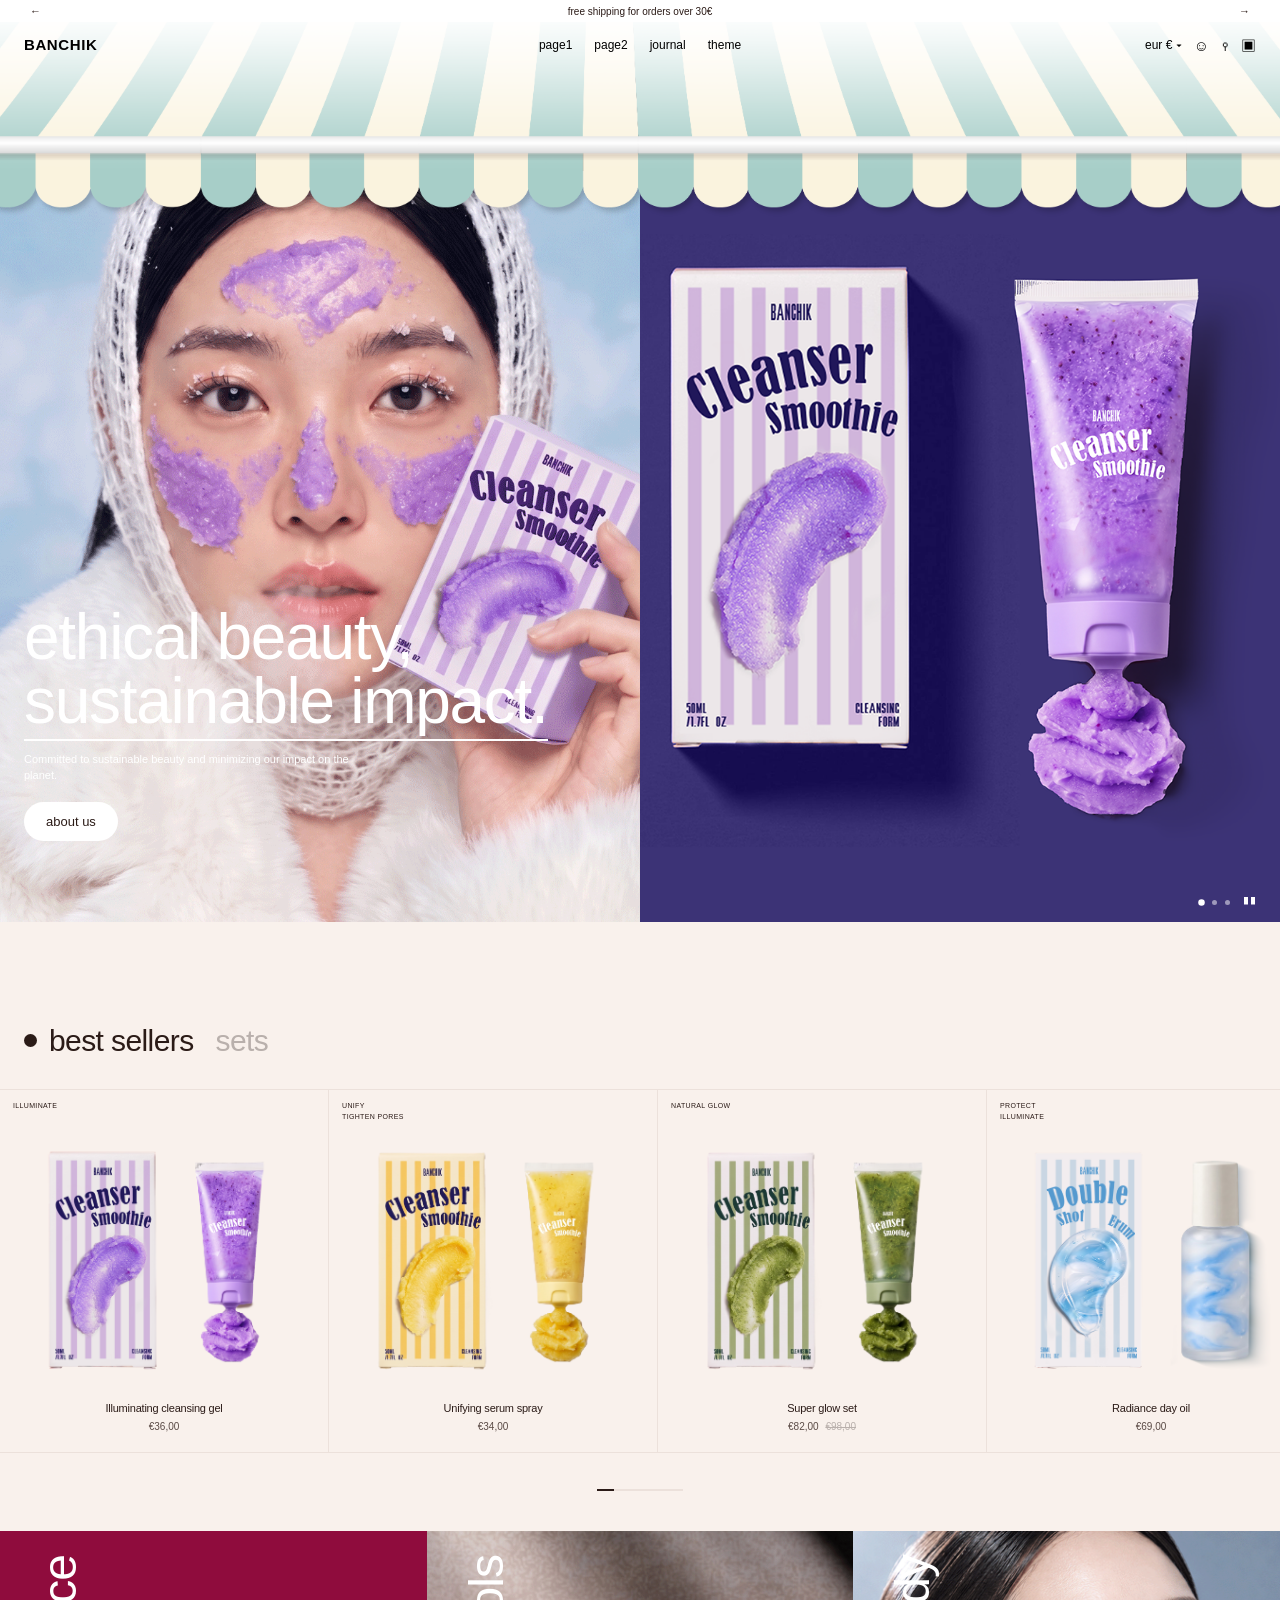
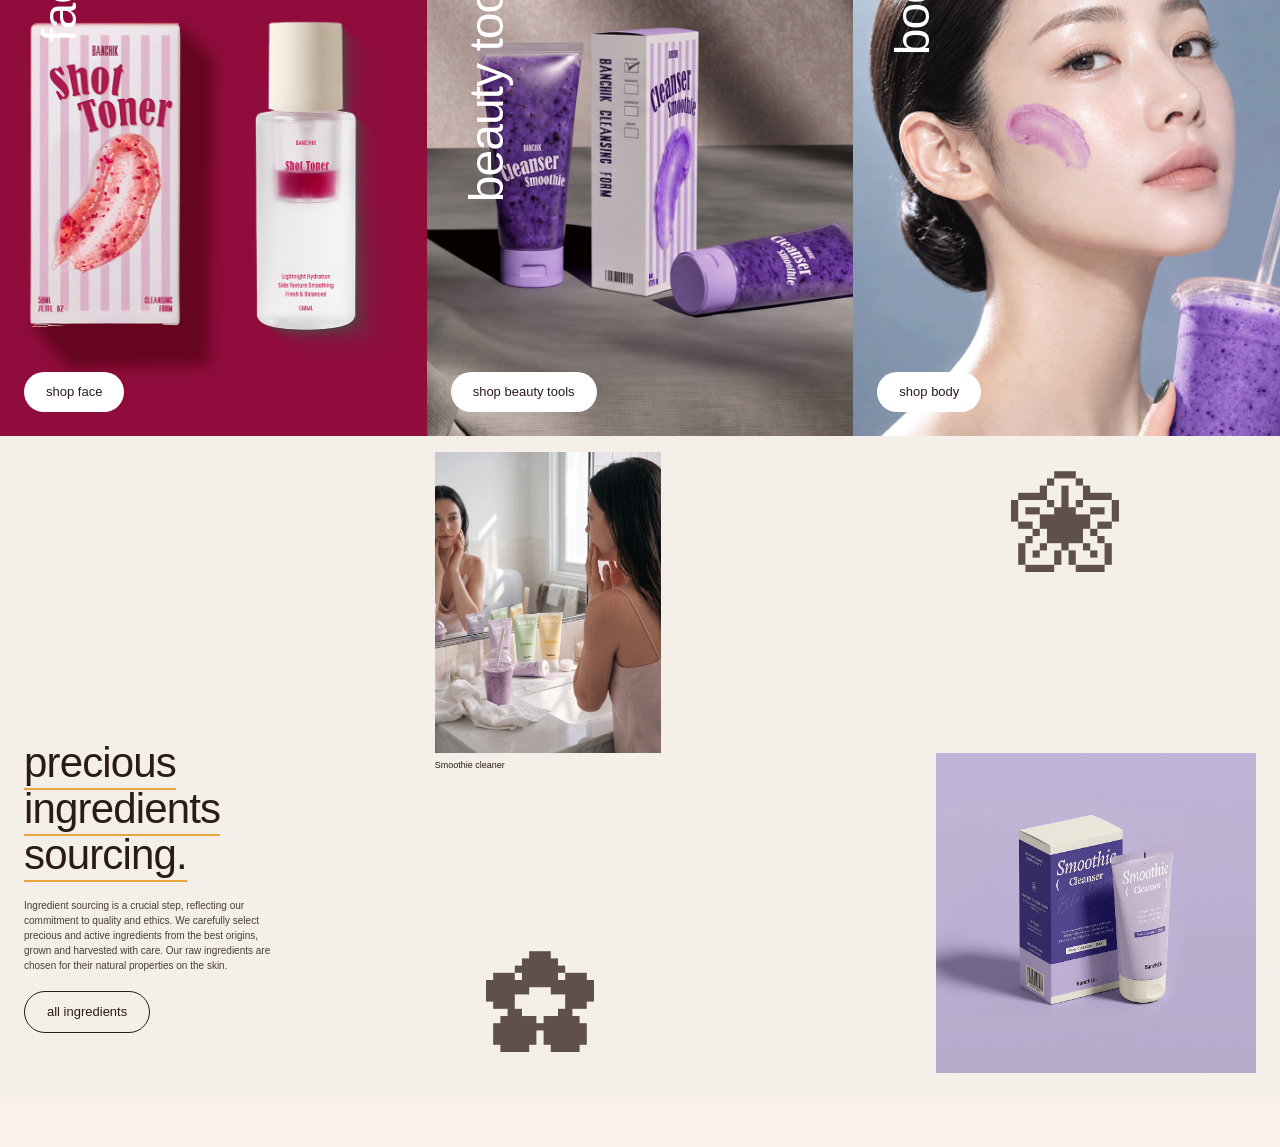
==== index.html @ a7af908c "Update index.html" ====
<!DOCTYPE html>
<html lang="ko">
<head>
<meta charset="UTF-8">
<meta name="viewport" content="width=device-width, initial-scale=1">
<title>STRETCH – ethical beauty</title>
<link rel="stylesheet" href="style.css">
</head>
<body>

<!-- 상단 안내 슬라이드 -->
<div class="topbar" data-ticker>
  <button class="ticker-btn" data-dir="-1" aria-label="이전">&larr;</button>
  <p class="ticker-text" aria-live="polite">free shipping for orders over 30€</p>
  <button class="ticker-btn" data-dir="1" aria-label="다음">&rarr;</button>
</div>



<div class="awning1"></div>
<header class="header">
  
  <a href="./index.html" class="logo">BANCHIK</a>
  <nav class="nav" id="nav">
    <a href="./index.html">page1</a>
    <a href="./index2.html">page2</a>
    <a href="#">journal</a>
    <a href="#">theme</a>
  </nav>
  <div class="tools">
    <span class="currency">eur € ▾</span>
    <button aria-label="계정">&#9786;</button>
    <button aria-label="검색">&#9906;</button>
    <button aria-label="장바구니">&#9635;</button>
    <button class="burger" id="burger" aria-label="메뉴" aria-expanded="false"><i></i><i></i></button>
  </div>
</header>

<main>






  <!-- 1단락: 히어로 슬라이드 -->
  <section class="hero" data-hero>
    <div class="hero-slides">
      <article class="hero-slide is-active">
        <div class="hero-img hero-left ph-1"></div>
        <div class="hero-img hero-right ph-2"></div>
        <div class="hero-copy">
          <h1>ethical beauty,<br><span class="underline">sustainable impact.</span></h1>
          <p>Committed to sustainable beauty and minimizing our impact on the planet.</p>
          <a class="pill" href="#ingredients">about us</a>
        </div>
      </article>
      <article class="hero-slide">
        <div class="hero-img hero-left ph-3"></div>
        <div class="hero-img hero-right ph-4"></div>
        <div class="hero-copy">
          <h1>clean formulas,<br><span class="underline">visible glow.</span></h1>
          <p>Plant-based actives, sourced with care and tested on skin, not animals.</p>
          <a class="pill" href="#bestsellers">shop best sellers</a>
        </div>
      </article>
      <article class="hero-slide">
        <div class="hero-img hero-left ph-5"></div>
        <div class="hero-img hero-right ph-6"></div>
        <div class="hero-copy">
          <h1>small batches,<br><span class="underline">big care.</span></h1>
          <p>Refillable glass, recycled boxes and a shorter road from farm to bottle.</p>
          <a class="pill" href="#ingredients">our sourcing</a>
        </div>
      </article>
      <!---article class="hero-slide">
        <div class="hero-img hero-left ph-7"></div>
        <div class="hero-img hero-right ph-8"></div>
        <div class="hero-copy">
          <h1>small batches,<br><span class="underline">big care.</span></h1>
          <p>Refillable glass, recycled boxes and a shorter road from farm to bottle.</p>
          <a class="pill" href="#ingredients">our sourcing</a>
        </div>
      </article>
      <article class="hero-slide">
        <div class="hero-img hero-left ph-9"></div>
        <div class="hero-img hero-right ph-10"></div>
        <div class="hero-copy">
          <h1>small batches,<br><span class="underline">big care.</span></h1>
          <p>Refillable glass, recycled boxes and a shorter road from farm to bottle.</p>
          <a class="pill" href="#ingredients">our sourcing</a>
        </div>
      </article>
      <article class="hero-slide">
        <div class="hero-img hero-left ph-11"></div>
        <div class="hero-img hero-right ph-12"></div>
        <div class="hero-copy">
          <h1>small batches,<br><span class="underline">big care.</span></h1>
          <p>Refillable glass, recycled boxes and a shorter road from farm to bottle.</p>
          <a class="pill" href="#ingredients">our sourcing</a>
        </div>
    </article--->
    </div>
    <div class="hero-controls">
      <button class="dot is-active" aria-label="슬라이드 1"></button>
      <button class="dot" aria-label="슬라이드 2"></button>
      <button class="dot" aria-label="슬라이드 3"></button>
      <!---button class="dot" aria-label="슬라이드 4"></button>
      <button class="dot" aria-label="슬라이드 5"></button>
      <button class="dot" aria-label="슬라이드 6"></button--->
      <button class="pause" id="heroPause" aria-label="일시정지">❚❚</button>
    </div>
  </section>







  <!-- 2단락: 베스트셀러 슬라이드 -->
  <section class="products" id="bestsellers">
    <div class="tabs">
      <button class="tab is-active" data-tab="best">
        <span class="tab-dot"></span>
        best sellers
      </button>
      <button class="tab" data-tab="sets">sets</button>
    </div>

    <div class="track-wrap">
      <div class="track" id="track" data-panel="best">
        <article class="card">
          <span class="tag">illuminate</span>
          <div class="thumb">
            <a href="shop.html">
              <div class="products1"></div><!--- 제품이미지 --->
            </a>
          </div>
          <h3>Illuminating cleansing gel</h3><p class="price">€36,00</p></article>

        <article class="card">
          <span class="tag">unify<br>tighten pores</span>
          <div class="thumb">
            <div class="products2"></div><!--- 제품이미지 --->
          </div>
          <h3>Unifying serum spray</h3><p class="price">€34,00</p></article>

        <article class="card">
          <span class="tag">natural glow</span>
          <div class="thumb">
            <div class="products3"></div><!--- 제품이미지 --->
          </div>
          <h3>Super glow set</h3><p class="price"><span>€82,00</span> <s>€98,00</s></p></article>

        <article class="card">
          <span class="tag">protect<br>illuminate</span>
          <div class="thumb">
            <div class="products4"></div><!--- 제품이미지 --->
          </div>
          <h3>Radiance day oil</h3><p class="price">€69,00</p></article>

        <article class="card">
          <span class="tag">hydrate</span>
          <div class="thumb">
            <div class="products5"></div><!--- 제품이미지 --->
          </div>
          <h3>Hydrating mist</h3><p class="price">€28,00</p></article>

        <article class="card">
          <span class="tag">nourish</span>
          <div class="thumb">
            <div class="products6"></div><!--- 제품이미지 --->
          </div>
          <h3>Nourishing body oil</h3><p class="price">€44,00</p></article>

        <article class="card">
          <span class="tag">nourish</span>
          <div class="thumb">
            <div class="products7"></div><!--- 제품이미지 --->
          </div>
          <h3>Nourishing body oil</h3><p class="price">€44,00</p></article>

        <article class="card">
          <span class="tag">nourish</span>
          <div class="thumb">
            <div class="products8"></div><!--- 제품이미지 --->
          </div>
          <h3>Nourishing body oil</h3><p class="price">€44,00</p></article>

      </div>
    </div>

    <div class="progress"><span id="progressBar"></span></div>
  </section>







  <!-- 3단락: 카테고리 (일반 이미지 + 버튼) -->
  <section class="categories">
    <a class="cat ph-6" href="#"><h2>face</h2><span class="pill">shop face</span></a>
    <a class="cat ph-7" href="#"><h2>beauty tools</h2><span class="pill">shop beauty tools</span></a>
    <a class="cat ph-8" href="#"><h2>body</h2><span class="pill">shop body</span></a>
  </section>







  <!-- 4단락: 원료 (일반 이미지 + 버튼) -->
  <section class="ingredients" id="ingredients">
    <div class="ing-copy">
      <h2><span class="underline gold">precious ingredients sourcing.</span></h2>
      <p>Ingredient sourcing is a crucial step, reflecting our commitment to quality and ethics. We carefully select precious and active ingredients from the best origins, grown and harvested with care. Our raw ingredients are chosen for their natural properties on the skin.</p>
      <a class="pill pill-outline" href="#">all ingredients</a>
    </div>
    <figure class="ing-photo ph-9"><figcaption>Smoothie cleaner</figcaption></figure>
    <div class="ing-sketch sk-1" aria-hidden="true">&#10048;</div>
    <div class="ing-sketch sk-2" aria-hidden="true">&#10047;</div>
    <div class="ing-photo ph-10 ing-landscape"></div>
  </section>
</main>

<script src="script.js"></script>
</body>
</html>
---- style.css ----
/* ===== 토큰 ===== */
:root{
  --bg:#f9f1ec;
  --ink:#2b1b17;
  --muted:#b9b0ac;
  --line:#ece1db;
  --gold:#e8a63a;
  --white:#fff;
  --pad:clamp(16px,3vw,24px);
  --font:"Helvetica Neue","Pretendard",Arial,sans-serif;
}
*{box-sizing:border-box;margin:0;padding:0}
html{scroll-behavior:smooth}
body{font-family:var(--font);background:var(--bg);color:var(--ink);line-height:1.5;-webkit-font-smoothing:antialiased}
a{color:inherit;text-decoration:none}
button{font:inherit;color:inherit;background:none;border:0;cursor:pointer}
:focus-visible{outline:2px solid var(--ink);outline-offset:3px}
h1,h2,h3{font-weight:400;letter-spacing:-.02em}


main{top: -50px; display: block; position: relative;}


/* ===== 이미지 자리 (실제 이미지: background-image:url(...) 로 교체) ===== */
.ph-1{background: url("./img/k-1.png") center / cover no-repeat;}
.ph-2{background: url("./img/k-2.png") center / cover no-repeat;}
.ph-3{background: url("./img/k-3.png") center / cover no-repeat;}
.ph-4{background: url("./img/k-4.png") center / cover no-repeat;}
.ph-5{background: url("./img/k-5.png") center / cover no-repeat;}
.ph-6{background: url("./img/k-6.png") center / cover no-repeat;}
.ph-7{background: url("./img/k_sec3-2.png") center / cover no-repeat;}
.ph-8{background: url("./img/k_sec3-3.png") center / cover no-repeat;}
.ph-9{background: url("./img/h-3.png") center / cover no-repeat;}
.ph-10{background: url("./img/h-4.png") center / cover no-repeat;}
.ph-11{background: url("./img/h-5.png") center / cover no-repeat;}
.ph-12{background: url("./img/h-6.png") center / cover no-repeat;}


/* ===== 공통 ===== */
.pill{display:inline-block;padding:10px 22px;border-radius:999px;background:var(--white);color:var(--ink);font-size:13px;transition:transform .2s}
.pill:hover{transform:translateY(-2px)}
.pill-outline{background:transparent;border:1px solid var(--ink)}
.underline{background:linear-gradient(var(--white),var(--white)) 0 100%/100% 2px no-repeat;padding-bottom:4px}
.underline.gold{background-image:linear-gradient(var(--gold),var(--gold))}

/* ===== 상단 티커 ===== */
.topbar{display:flex;justify-content:space-between;align-items:center;background:#fff;height:22px;padding:0 var(--pad);font-size:10px}
.ticker-btn{font-size:11px;padding:0 6px}
.ticker-text{transition:opacity .3s}
.ticker-text.fade{opacity:0}

/* ===== 헤더 ===== */
.header{position:absolute;top:22px;left:0;right:0;z-index:20;display:flex;align-items:center;justify-content:space-between;padding:12px var(--pad);color:#000}
.logo{font-weight:700;letter-spacing:.04em;font-size:15px}
.nav{position:absolute;left:50%;transform:translateX(-50%);display:flex;gap:22px;font-size:12px}
.tools{display:flex;align-items:center;gap:12px;font-size:12px}
.tools button{font-size:15px;line-height:1}
.burger{display:none;flex-direction:column;gap:5px}
.burger i{display:block;width:20px;height:1.5px;background:currentColor;transition:transform .25s}
.burger[aria-expanded="true"] i:first-child{transform:translateY(3.2px) rotate(45deg)}
.burger[aria-expanded="true"] i:last-child{transform:translateY(-3.2px) rotate(-45deg)}


/* ===== 어닝 이미지 헤더 ===== */
.awning1 {
  position: relative;
  top: -200;
  left: -0px;
  width: 100%; /* 헤더의 패딩을 무시하고 가로 100% 꽉 채움 */
  height: 200px; /* 어닝 높이 (필요에 따라 조절) */
  background-image: url('./img/awning4.png'); 
  background-size: cover; /* 좌우상하 빈틈없이 꽉 채우기 */
  background-position: top center;
  background-repeat: no-repeat;
  background-position: center bottom;
  z-index: 1; /* 로고와 메뉴가 어닝에 가려지지 않게 뒤로 뺌 */
}

.awning2 {
  position: relative;
  top: -200;
  left: -0px;
  width: 100%; /* 헤더의 패딩을 무시하고 가로 100% 꽉 채움 */
  height: 125px; /* 어닝 높이 (필요에 따라 조절) */
  background-image: url('./img/awning3.png'); 
  background-size: cover; /* 좌우상하 빈틈없이 꽉 채우기 */
  background-position: top center;
  background-repeat: no-repeat;
  background-position: center bottom;
  z-index: 1; /* 로고와 메뉴가 어닝에 가려지지 않게 뒤로 뺌 */
}


/* ===== 1단락: 히어로 슬라이드 ===== */
.hero{position:relative;height:min(94vh,800px);min-height:420px;overflow:hidden;color:#fff; background: url('./img/main_1_bg.png'); background-size: 70% 70%; top:-50px; }
.hero-slide{position:absolute;inset:0;display:grid;grid-template-columns:1fr 1fr;opacity:0;visibility:hidden;transition:opacity .8s,visibility .8s}
.hero-slide.is-active{opacity:1;visibility:visible}
.hero-img{background-size:cover;background-position:center}
.hero-copy{position:absolute;left:var(--pad);bottom:clamp(40px,9vh,110px);max-width:min(560px,60%)}
.hero-copy h1{font-size:clamp(34px,5.2vw,64px);line-height:1;margin-bottom:18px}
.hero-copy p{font-size:11px;margin-bottom:18px;max-width:340px}
.hero-controls{position:absolute;right:var(--pad);bottom:14px;display:flex;align-items:center;gap:8px;z-index:5}
.dot{width:5px;height:5px;border-radius:50%;background:rgba(255,255,255,.5);padding:0}
.dot.is-active{background:#fff;transform:scale(1.3)}
.pause{font-size:8px;letter-spacing:-1px;margin-left:4px}

/* ===== 2단락: 베스트셀러 슬라이드 ===== */
.products{padding:46px 0 40px}
.tabs{display:flex;align-items:center;gap:22px;padding:0 var(--pad);margin-bottom:26px}
.tab{font-size:clamp(22px,2.6vw,30px);color:var(--muted);display:flex;align-items:center;gap:12px;letter-spacing:-.02em}
.tab.is-active{color:var(--ink)}
.tab-dot{display:none;width:13px;height:13px;border-radius:50%;background:var(--ink)}
.tab.is-active .tab-dot{display:block}
.track-wrap{overflow:hidden;border-top:1px solid var(--line);border-bottom:1px solid var(--line)}
.track{display:flex;transition:transform .5s cubic-bezier(.4,0,.2,1);cursor:grab;touch-action:pan-y}
.track.dragging{transition:none;cursor:grabbing}
.card{flex:0 0 25%;position:relative;padding:0 var(--pad) 18px;border-right:1px solid var(--line);text-align:center;user-select:none}
.card:last-child{border-right:0}
.tag{position:absolute;top:10px;left:10px;font-size:7px;text-transform:uppercase;letter-spacing:.05em;text-align:left;line-height:1.5;background:var(--bg);padding:1px 3px}
.thumb{height:clamp(280px,26vw,310px);display:flex;align-items:flex-end;justify-content:center;gap:10px;padding-bottom:20px}
.card h3{font-size:11px;margin-bottom:2px}
.price{font-size:10px;color:#5b4b46}
.price s{color:var(--muted);margin-left:4px}

/* CSS 제품 병 (실제 제품 이미지로 교체 가능) */
.products1{background: url("./img/k_some1.png")center / cover no-repeat; width: 280px; height: 240px;}
.products2{background: url("./img/k_some2.png")center / cover no-repeat; width: 280px; height: 240px;}
.products3{background: url("./img/k_some3.png")center / cover no-repeat; width: 280px; height: 240px;}
.products4{background: url("./img/k_some4.png")center / cover no-repeat; width: 280px; height: 240px;}
.products5{background: url("./img/k_some5.png")center / cover no-repeat; width: 280px; height: 240px;}
/*.products6{background: url("./img/some6.png")center / cover no-repeat; width: 280px; height: 240px;}
.products7{background: url("./img/some7.png")center / cover no-repeat; width: 280px; height: 240px;}
.products8{background: url("./img/some8.png")center / cover no-repeat; width: 280px; height: 240px;}*/

.progress{width:86px;height:2px;margin:36px auto 0;background:var(--line);position:relative}
.progress span{position:absolute;left:0;top:0;height:100%;width:50%;background:var(--ink);transition:left .4s,width .4s}

/* ===== 3단락: 카테고리 ===== */
.categories{display:grid;grid-template-columns:repeat(3,1fr);height:min(70vw,505px)}
.cat{position:relative;display:flex;align-items:flex-end;padding:var(--pad);color:#fff;background-size:cover;background-position:center;overflow:hidden}
.cat h2{position:absolute;top:var(--pad);left:var(--pad);writing-mode:vertical-rl;transform:rotate(180deg);font-size:clamp(30px,4vw,48px)}
.cat .pill{position:relative}

/* ===== 4단락: 원료 ===== */
.ingredients{position:relative;display:grid;grid-template-columns:1fr 1fr 1fr;grid-template-rows:auto auto;gap:0;min-height:min(80vw,640px);padding:var(--pad);background:#f4efe9;overflow:hidden}
.ing-copy{grid-column:1;grid-row:1/3;align-self:end;max-width:300px;padding-bottom:40px;position:relative;z-index:2}
.ing-copy h2{font-size:clamp(28px,3.4vw,42px);line-height:1.1;margin-bottom:20px;color:var(--ink)}
.ing-copy p{font-size:10px;max-width:260px;margin-bottom:18px;color:#4a3b36}
.ing-photo{background-size:cover;background-position:center}
.ing-photo:nth-of-type(1){grid-column:2;grid-row:1;width:55%;aspect-ratio:3/4;margin-top:-8px}
figure.ing-photo{position:relative}
figure.ing-photo figcaption{position:absolute;left:0;bottom:-20px;font-size:9px}
.ing-landscape{grid-column:3;grid-row:2;width:78%;aspect-ratio:1;justify-self:end;margin:0 0 0 auto}
.ing-sketch{position:absolute;color:#3a2a22;opacity:.8;line-height:1}
.sk-1{right:12%;top:6%;font-size:clamp(70px,9vw,120px)}
.sk-2{left:38%;bottom:4%;font-size:clamp(70px,9vw,120px)}

/* ===== 태블릿 ===== */
@media (max-width:900px){
  .card{flex-basis:50%}
  .nav{position:static;transform:none}
}

/* ===== 모바일 ===== */
@media (max-width:700px){
  .burger{display:flex}
  .currency{display:none}
  .nav{position:fixed;top:0;right:0;width:70%;height:100vh;flex-direction:column;gap:20px;padding:90px 28px;background:var(--bg);color:var(--ink);font-size:20px;transform:translateX(100%);transition:transform .3s;z-index:15}
  .nav.open{transform:none}
  .burger{z-index:30}
  .burger[aria-expanded="true"]{color:var(--ink)}

  .hero{height:min(88vh,680px)}
  .hero-slide{grid-template-columns:1fr;grid-template-rows:1fr 1fr}
  .hero-copy{max-width:calc(100% - 2 * var(--pad));bottom:48%}
  .hero-copy h1{font-size:clamp(32px,10vw,44px)}

  .categories{grid-template-columns:1fr;height:auto}
  .cat{height:70vw;min-height:260px}

  .ingredients{display:block;min-height:0;padding:40px var(--pad) 0}
  .ing-copy{max-width:none;padding-bottom:30px}
  .ing-copy p{max-width:none;font-size:12px}
  .ing-photo,.ing-landscape{width:70%!important;margin:0 0 24px!important;aspect-ratio:4/3!important}
  .ing-landscape{margin-left:auto!important}
  .ing-sketch{position:static;display:block;text-align:center;font-size:80px;padding-bottom:20px}
}

@media (prefers-reduced-motion:reduce){
  *{transition:none!important;scroll-behavior:auto!important}
}
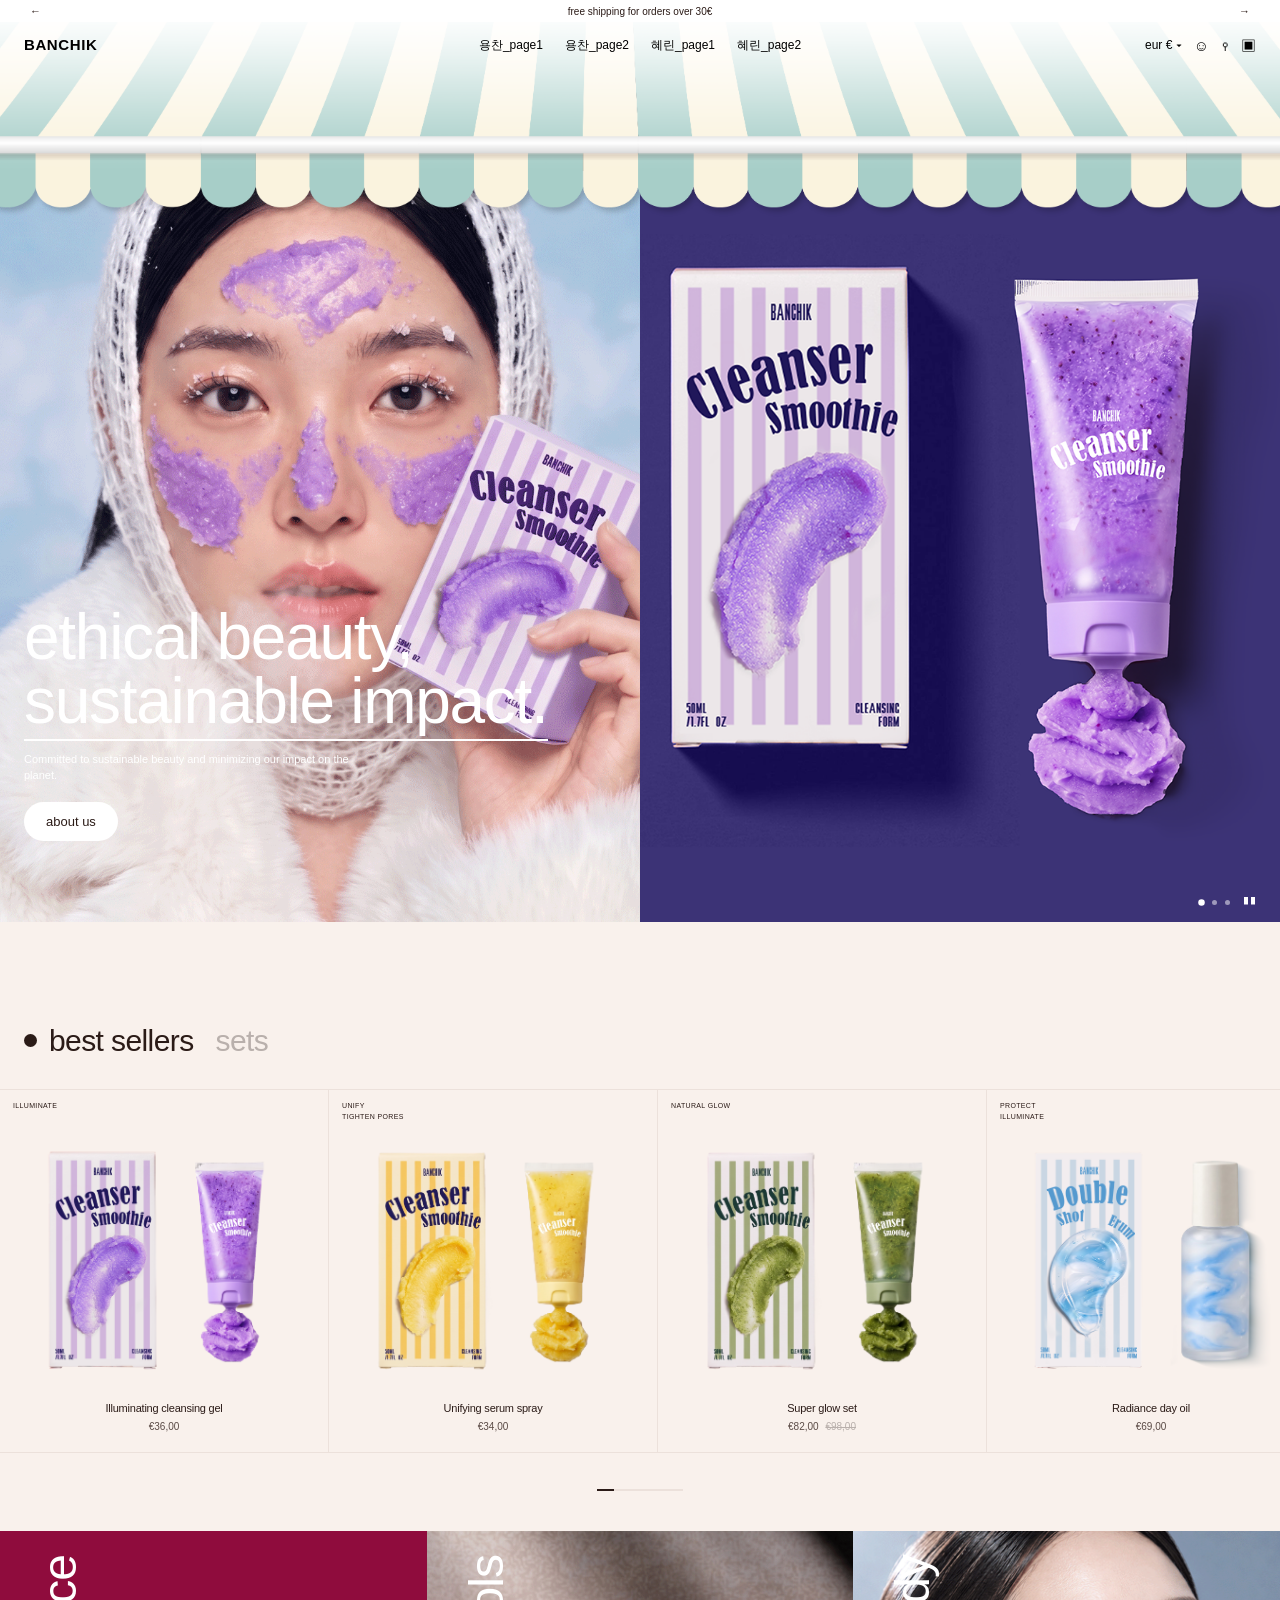
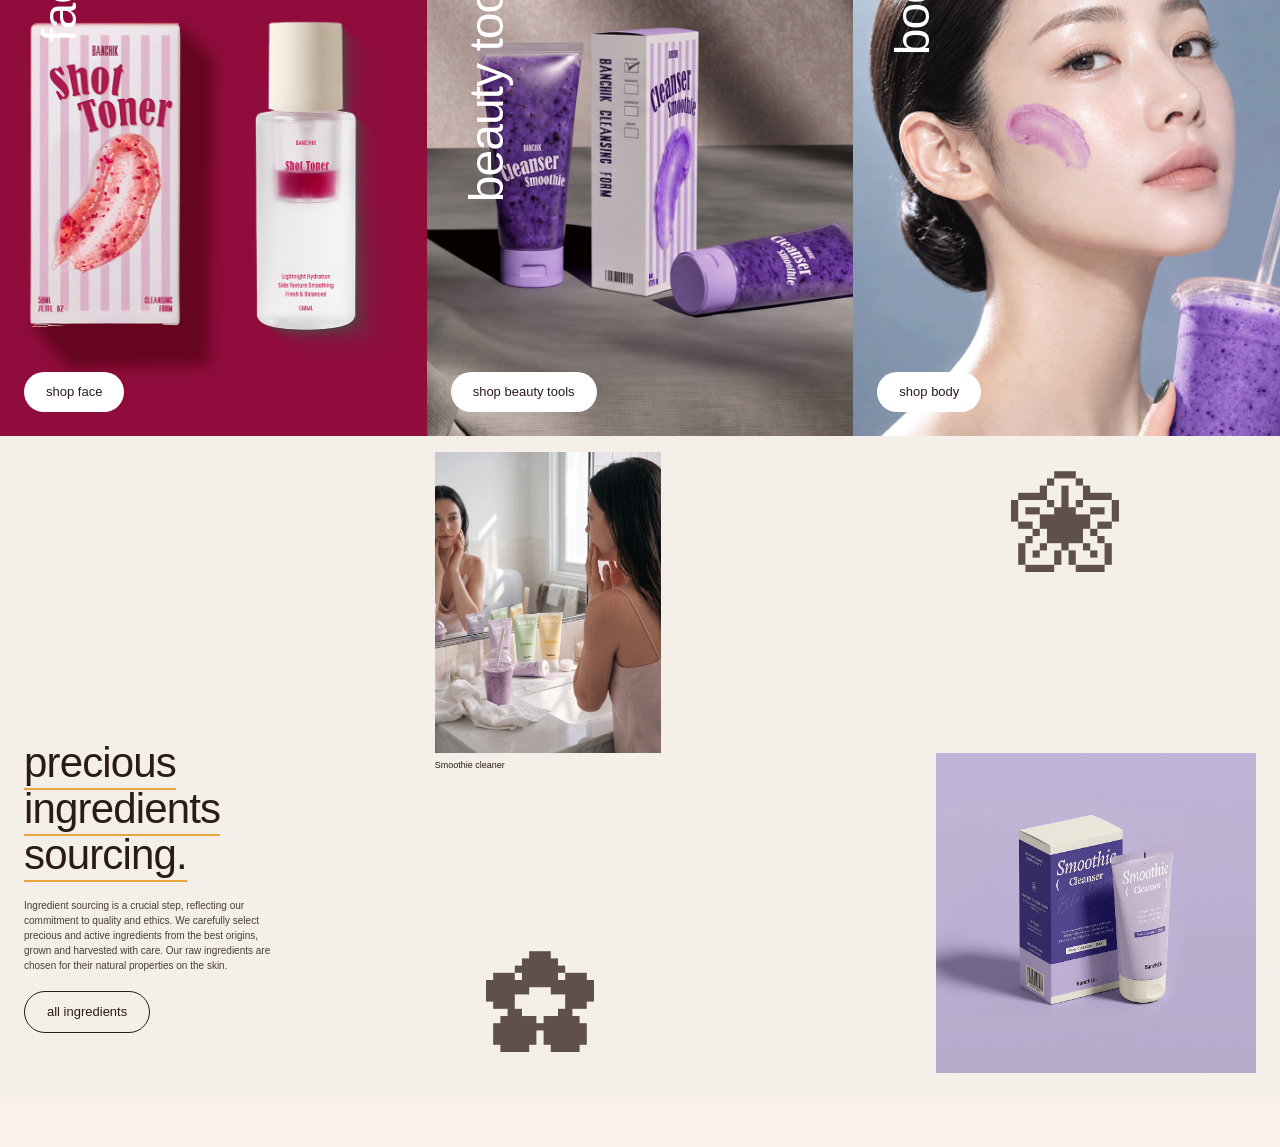
==== commit 6b3100bc: "Update index.html" ====
--- a/index.html
+++ b/index.html
@@ -22,10 +22,10 @@
   
   <a href="./index.html" class="logo">BANCHIK</a>
   <nav class="nav" id="nav">
-    <a href="./index.html">page1</a>
-    <a href="./index2.html">page2</a>
-    <a href="#">journal</a>
-    <a href="#">theme</a>
+    <a href="./index.html">용찬_page1</a>
+    <a href="./index2.html">용찬_page2</a>
+    <a href="./index3.html">혜린_page1</a>
+    <a href="./index4.html">혜린_page2</a>
   </nav>
   <div class="tools">
     <span class="currency">eur € ▾</span>
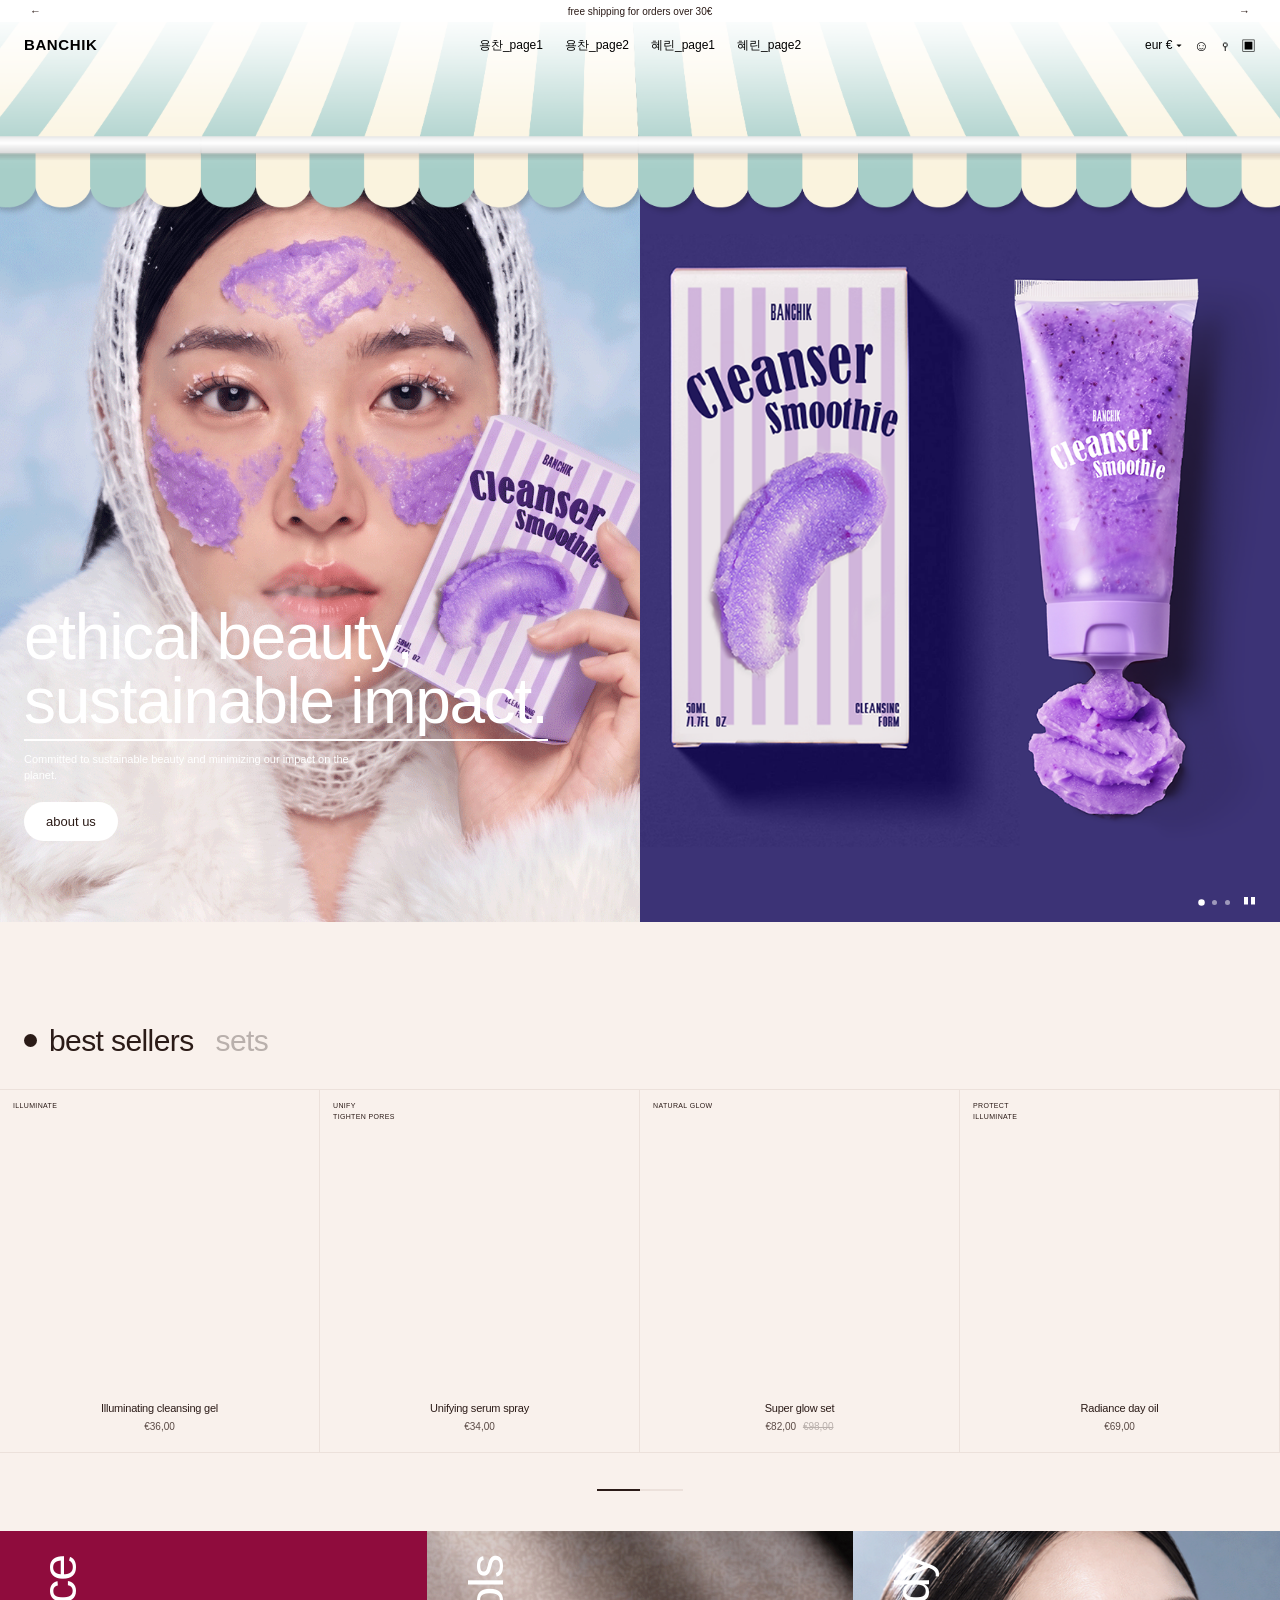
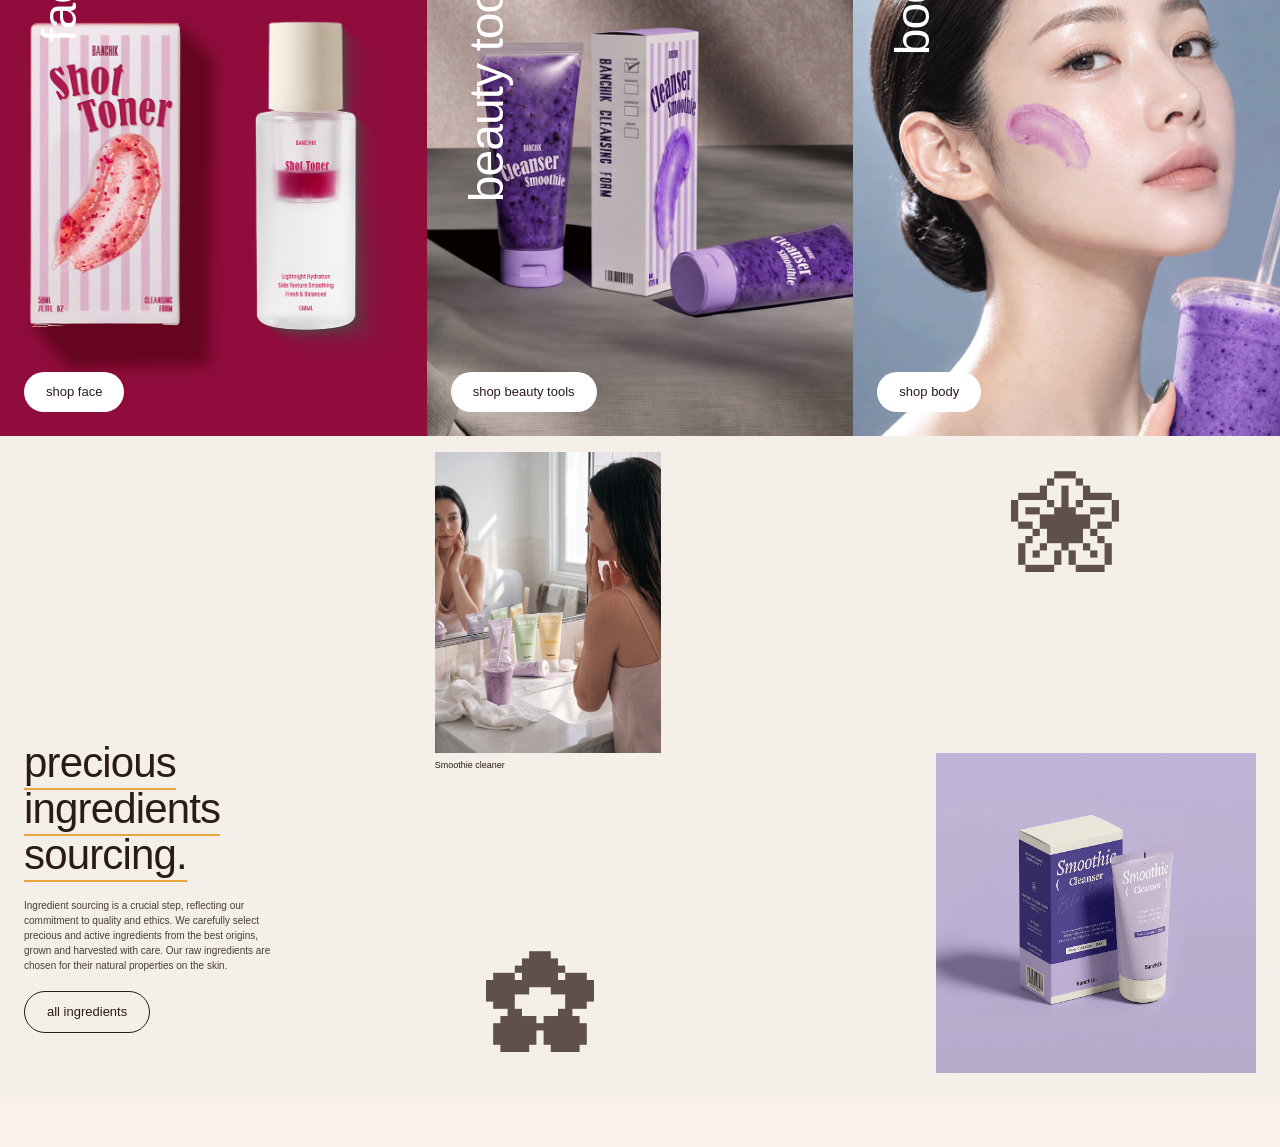
==== commit fb9652ac: "Update index.html" ====
--- a/index.html
+++ b/index.html
@@ -134,7 +134,7 @@
           <span class="tag">illuminate</span>
           <div class="thumb">
             <a href="shop.html">
-              <div class="products1"></div><!--- 제품이미지 --->
+              <div class="k_products1"></div><!--- 제품이미지 --->
             </a>
           </div>
           <h3>Illuminating cleansing gel</h3><p class="price">€36,00</p></article>
@@ -142,51 +142,32 @@
         <article class="card">
           <span class="tag">unify<br>tighten pores</span>
           <div class="thumb">
-            <div class="products2"></div><!--- 제품이미지 --->
+            <div class="k_products2"></div><!--- 제품이미지 --->
           </div>
           <h3>Unifying serum spray</h3><p class="price">€34,00</p></article>
 
         <article class="card">
           <span class="tag">natural glow</span>
           <div class="thumb">
-            <div class="products3"></div><!--- 제품이미지 --->
+            <div class="k_products3"></div><!--- 제품이미지 --->
           </div>
           <h3>Super glow set</h3><p class="price"><span>€82,00</span> <s>€98,00</s></p></article>
 
         <article class="card">
           <span class="tag">protect<br>illuminate</span>
           <div class="thumb">
-            <div class="products4"></div><!--- 제품이미지 --->
+            <div class="k_products4"></div><!--- 제품이미지 --->
           </div>
           <h3>Radiance day oil</h3><p class="price">€69,00</p></article>
 
         <article class="card">
           <span class="tag">hydrate</span>
           <div class="thumb">
-            <div class="products5"></div><!--- 제품이미지 --->
+            <div class="k_products5"></div><!--- 제품이미지 --->
           </div>
           <h3>Hydrating mist</h3><p class="price">€28,00</p></article>
 
-        <article class="card">
-          <span class="tag">nourish</span>
-          <div class="thumb">
-            <div class="products6"></div><!--- 제품이미지 --->
-          </div>
-          <h3>Nourishing body oil</h3><p class="price">€44,00</p></article>
-
-        <article class="card">
-          <span class="tag">nourish</span>
-          <div class="thumb">
-            <div class="products7"></div><!--- 제품이미지 --->
-          </div>
-          <h3>Nourishing body oil</h3><p class="price">€44,00</p></article>
-
-        <article class="card">
-          <span class="tag">nourish</span>
-          <div class="thumb">
-            <div class="products8"></div><!--- 제품이미지 --->
-          </div>
-          <h3>Nourishing body oil</h3><p class="price">€44,00</p></article>
+
 
       </div>
     </div>
--- a/style.css
+++ b/style.css
@@ -34,6 +34,27 @@
 .ph-10{background: url("./img/h-4.png") center / cover no-repeat;}
 .ph-11{background: url("./img/h-5.png") center / cover no-repeat;}
 .ph-12{background: url("./img/h-6.png") center / cover no-repeat;}
+
+
+
+
+
+/* ===== 혜린 이미지 자리 (실제 이미지: background-image:url(...) 로 교체) ===== */
+.h_ph-1{background: url("./img/h-1.png") center / cover no-repeat;}
+.h_ph-2{background: url("./img/h-2.png") center / cover no-repeat;}
+.h_ph-3{background: url("./img/h-3.png") center / cover no-repeat;}
+.h_ph-4{background: url("./img/h-4.png") center / cover no-repeat;}
+.h_ph-5{background: url("./img/h-5.png") center / cover no-repeat;}
+.h_ph-6{background: url("./img/h-6.png") center / cover no-repeat;}
+.h_ph-7{background: url("./img/k_sec3-2.png") center / cover no-repeat;}
+.h_ph-8{background: url("./img/k_sec3-3.png") center / cover no-repeat;}
+.h_ph-9{background: url("./img/h-3.png") center / cover no-repeat;}
+.h_ph-10{background: url("./img/h-4.png") center / cover no-repeat;}
+.h_ph-11{background: url("./img/h-5.png") center / cover no-repeat;}
+.h_ph-12{background: url("./img/h-6.png") center / cover no-repeat;}
+
+
+
 
 
 /* ===== 공통 ===== */
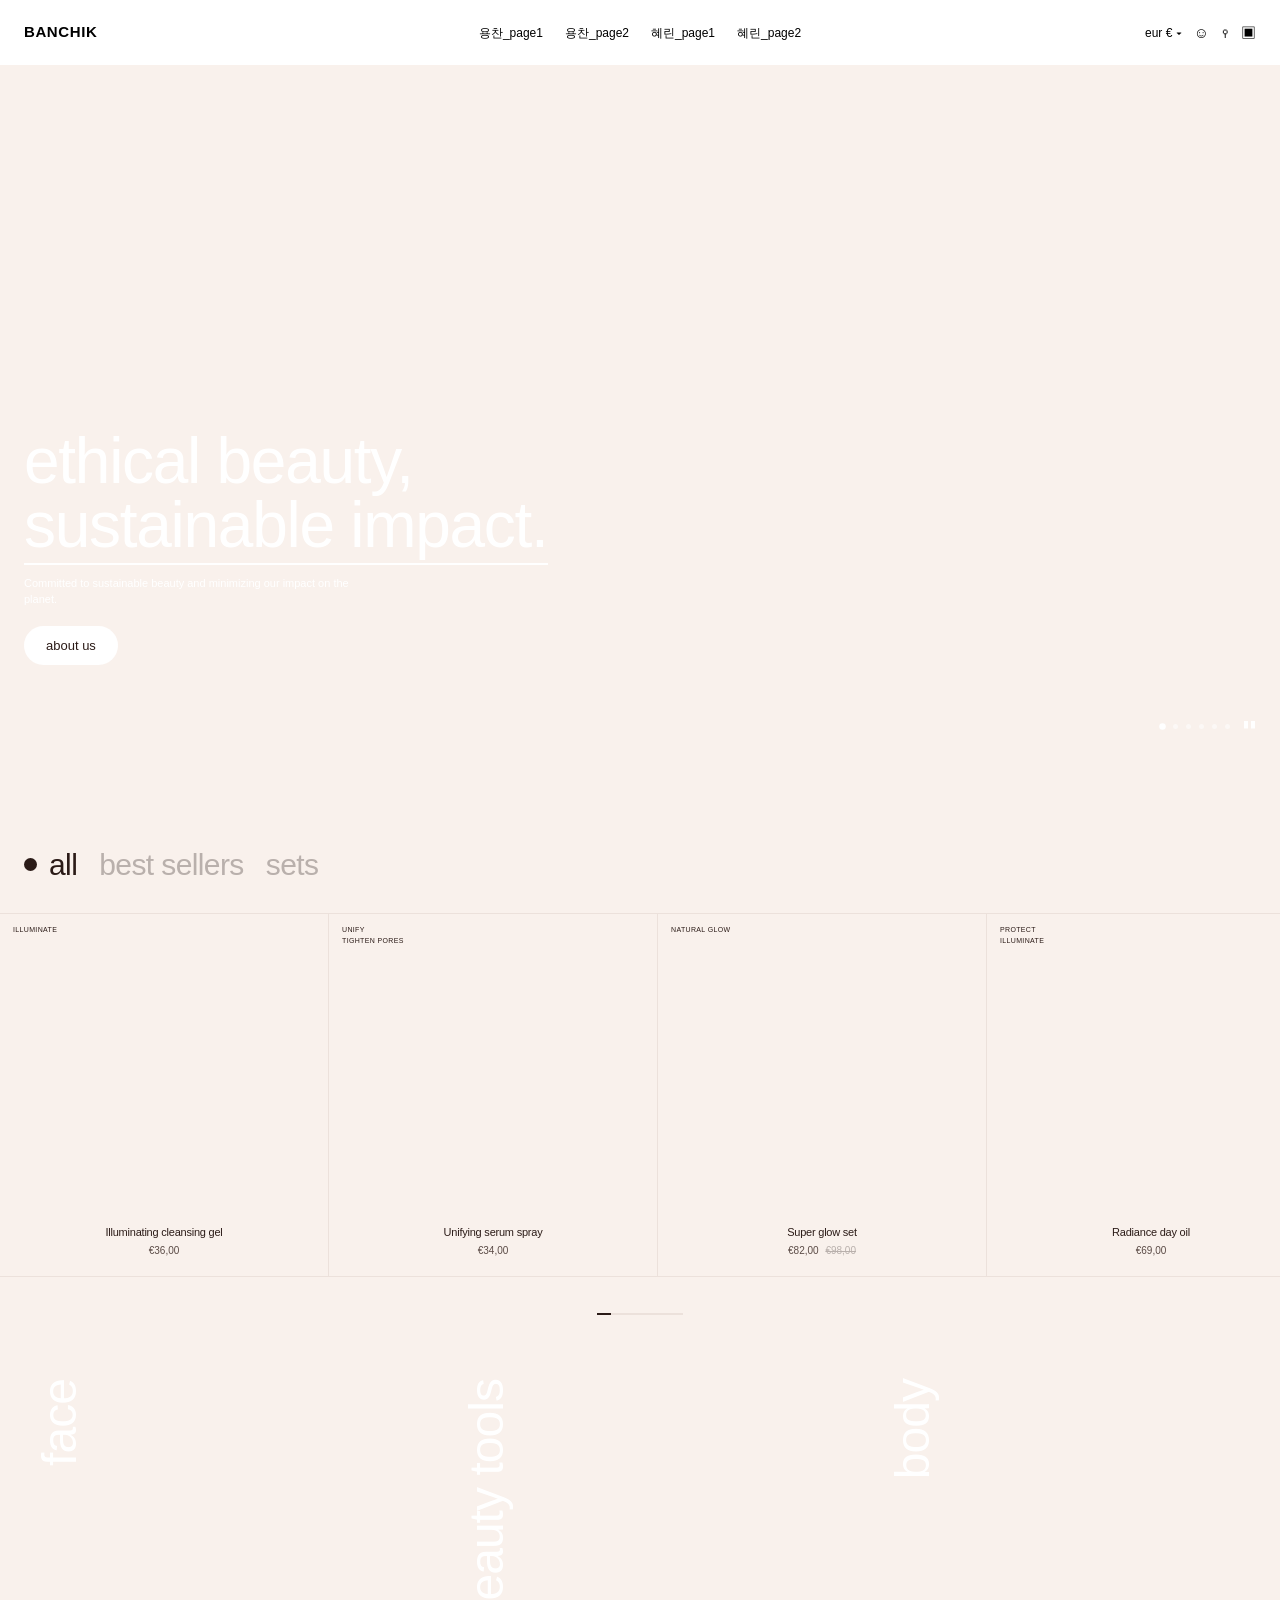
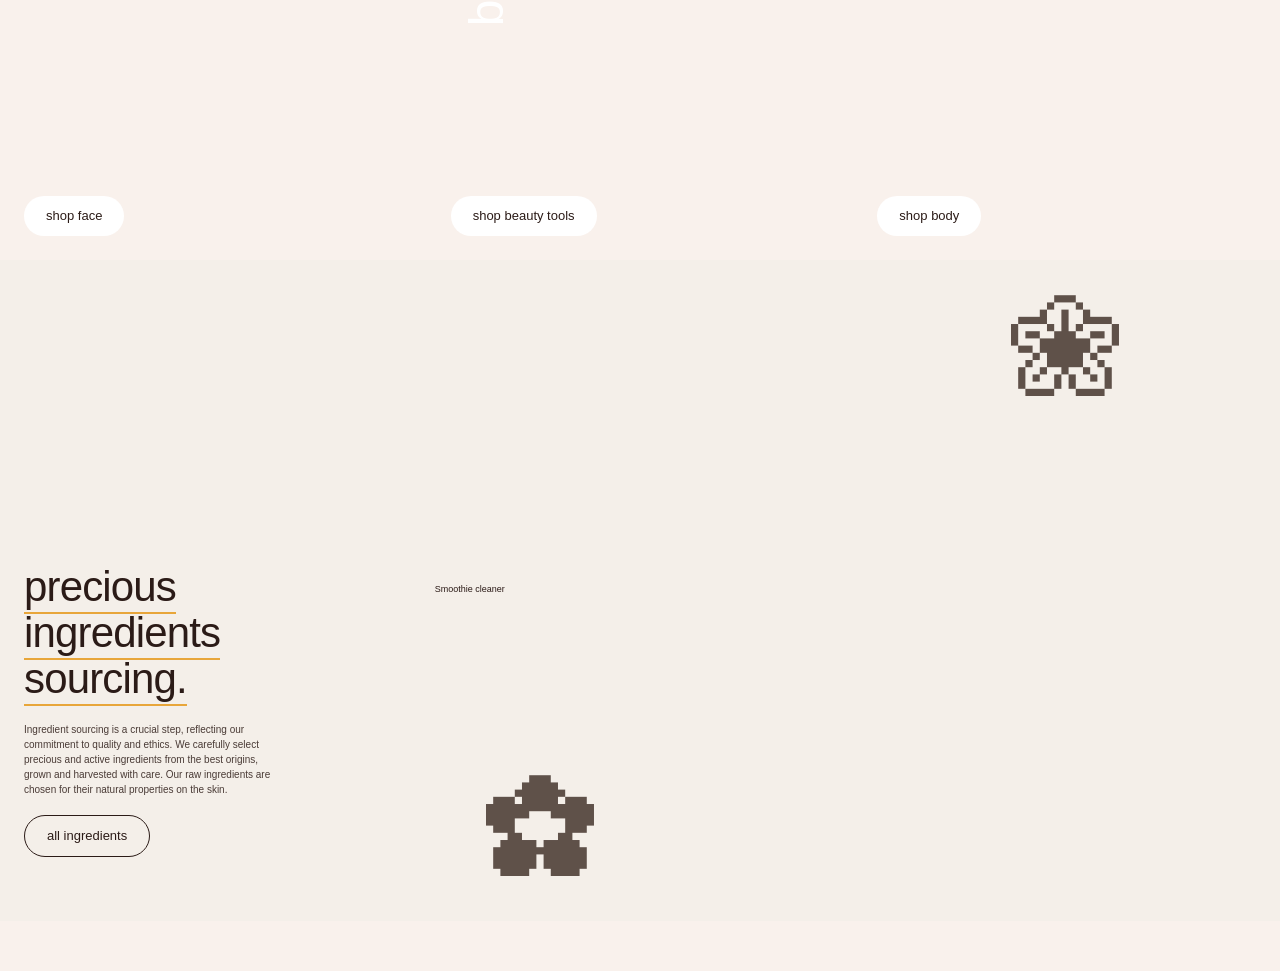
==== commit 54ca9030: "Add files via upload" ====
--- a/index.html
+++ b/index.html
@@ -9,15 +9,15 @@
 <body>
 
 <!-- 상단 안내 슬라이드 -->
-<div class="topbar" data-ticker>
+<!---div class="topbar" data-ticker>
   <button class="ticker-btn" data-dir="-1" aria-label="이전">&larr;</button>
   <p class="ticker-text" aria-live="polite">free shipping for orders over 30€</p>
   <button class="ticker-btn" data-dir="1" aria-label="다음">&rarr;</button>
-</div>
-
-
-
-<div class="awning1"></div>
+</div--->
+
+
+
+
 <header class="header">
   
   <a href="./index.html" class="logo">BANCHIK</a>
@@ -43,137 +43,168 @@
 
 
 
-  <!-- 1단락: 히어로 슬라이드 -->
+<!-- 1단락: 히어로 슬라이드 -->
   <section class="hero" data-hero>
     <div class="hero-slides">
+
       <article class="hero-slide is-active">
-        <div class="hero-img hero-left ph-1"></div>
-        <div class="hero-img hero-right ph-2"></div>
+        <div class="hero-img ph-1"></div> <!-- 이미지 1개만 남김 -->
         <div class="hero-copy">
           <h1>ethical beauty,<br><span class="underline">sustainable impact.</span></h1>
           <p>Committed to sustainable beauty and minimizing our impact on the planet.</p>
           <a class="pill" href="#ingredients">about us</a>
         </div>
       </article>
-      <article class="hero-slide">
-        <div class="hero-img hero-left ph-3"></div>
-        <div class="hero-img hero-right ph-4"></div>
+
+      <article class="hero-slide">
+        <div class="hero-img ph-2"></div> <!-- 이미지 1개만 남김 -->
         <div class="hero-copy">
           <h1>clean formulas,<br><span class="underline">visible glow.</span></h1>
           <p>Plant-based actives, sourced with care and tested on skin, not animals.</p>
           <a class="pill" href="#bestsellers">shop best sellers</a>
         </div>
       </article>
-      <article class="hero-slide">
-        <div class="hero-img hero-left ph-5"></div>
-        <div class="hero-img hero-right ph-6"></div>
-        <div class="hero-copy">
-          <h1>small batches,<br><span class="underline">big care.</span></h1>
-          <p>Refillable glass, recycled boxes and a shorter road from farm to bottle.</p>
-          <a class="pill" href="#ingredients">our sourcing</a>
-        </div>
-      </article>
-      <!---article class="hero-slide">
-        <div class="hero-img hero-left ph-7"></div>
-        <div class="hero-img hero-right ph-8"></div>
-        <div class="hero-copy">
-          <h1>small batches,<br><span class="underline">big care.</span></h1>
-          <p>Refillable glass, recycled boxes and a shorter road from farm to bottle.</p>
-          <a class="pill" href="#ingredients">our sourcing</a>
-        </div>
-      </article>
-      <article class="hero-slide">
-        <div class="hero-img hero-left ph-9"></div>
-        <div class="hero-img hero-right ph-10"></div>
-        <div class="hero-copy">
-          <h1>small batches,<br><span class="underline">big care.</span></h1>
-          <p>Refillable glass, recycled boxes and a shorter road from farm to bottle.</p>
-          <a class="pill" href="#ingredients">our sourcing</a>
-        </div>
-      </article>
-      <article class="hero-slide">
-        <div class="hero-img hero-left ph-11"></div>
-        <div class="hero-img hero-right ph-12"></div>
-        <div class="hero-copy">
-          <h1>small batches,<br><span class="underline">big care.</span></h1>
-          <p>Refillable glass, recycled boxes and a shorter road from farm to bottle.</p>
-          <a class="pill" href="#ingredients">our sourcing</a>
-        </div>
-    </article--->
-    </div>
+
+      <article class="hero-slide">
+        <div class="hero-img ph-3"></div> <!-- 이미지 1개만 남김 -->
+        <div class="hero-copy">
+          <h1>small batches,<br><span class="underline">big care.</span></h1>
+          <p>Refillable glass, recycled boxes and a shorter road from farm to bottle.</p>
+          <a class="pill" href="#ingredients">our sourcing</a>
+        </div>
+      </article>
+
+      <article class="hero-slide">
+        <div class="hero-img ph-4"></div> <!-- 이미지 1개만 남김 -->
+        <div class="hero-copy">
+          <h1>small batches,<br><span class="underline">big care.</span></h1>
+          <p>Refillable glass, recycled boxes and a shorter road from farm to bottle.</p>
+          <a class="pill" href="#ingredients">our sourcing</a>
+        </div>
+      </article>
+
+      <article class="hero-slide">
+        <div class="hero-img ph-5"></div> <!-- 이미지 1개만 남김 -->
+        <div class="hero-copy">
+          <h1>small batches,<br><span class="underline">big care.</span></h1>
+          <p>Refillable glass, recycled boxes and a shorter road from farm to bottle.</p>
+          <a class="pill" href="#ingredients">our sourcing</a>
+        </div>
+      </article>
+
+      <article class="hero-slide">
+        <div class="hero-img ph-6"></div> <!-- 이미지 1개만 남김 -->
+        <div class="hero-copy">
+          <h1>small batches,<br><span class="underline">big care.</span></h1>
+          <p>Refillable glass, recycled boxes and a shorter road from farm to bottle.</p>
+          <a class="pill" href="#ingredients">our sourcing</a>
+        </div>
+      </article>
+      
+
+    </div>
+
     <div class="hero-controls">
       <button class="dot is-active" aria-label="슬라이드 1"></button>
       <button class="dot" aria-label="슬라이드 2"></button>
       <button class="dot" aria-label="슬라이드 3"></button>
-      <!---button class="dot" aria-label="슬라이드 4"></button>
+      <button class="dot" aria-label="슬라이드 4"></button>
       <button class="dot" aria-label="슬라이드 5"></button>
-      <button class="dot" aria-label="슬라이드 6"></button--->
+      <button class="dot" aria-label="슬라이드 6"></button>
       <button class="pause" id="heroPause" aria-label="일시정지">❚❚</button>
     </div>
+
   </section>
 
 
 
 
 
-
-
-  <!-- 2단락: 베스트셀러 슬라이드 -->
-  <section class="products" id="bestsellers">
-    <div class="tabs">
-      <button class="tab is-active" data-tab="best">
-        <span class="tab-dot"></span>
-        best sellers
-      </button>
-      <button class="tab" data-tab="sets">sets</button>
-    </div>
-
-    <div class="track-wrap">
-      <div class="track" id="track" data-panel="best">
-        <article class="card">
-          <span class="tag">illuminate</span>
-          <div class="thumb">
-            <a href="shop.html">
-              <div class="k_products1"></div><!--- 제품이미지 --->
-            </a>
-          </div>
-          <h3>Illuminating cleansing gel</h3><p class="price">€36,00</p></article>
-
-        <article class="card">
-          <span class="tag">unify<br>tighten pores</span>
-          <div class="thumb">
-            <div class="k_products2"></div><!--- 제품이미지 --->
-          </div>
-          <h3>Unifying serum spray</h3><p class="price">€34,00</p></article>
-
-        <article class="card">
-          <span class="tag">natural glow</span>
-          <div class="thumb">
-            <div class="k_products3"></div><!--- 제품이미지 --->
-          </div>
-          <h3>Super glow set</h3><p class="price"><span>€82,00</span> <s>€98,00</s></p></article>
-
-        <article class="card">
-          <span class="tag">protect<br>illuminate</span>
-          <div class="thumb">
-            <div class="k_products4"></div><!--- 제품이미지 --->
-          </div>
-          <h3>Radiance day oil</h3><p class="price">€69,00</p></article>
-
-        <article class="card">
-          <span class="tag">hydrate</span>
-          <div class="thumb">
-            <div class="k_products5"></div><!--- 제품이미지 --->
-          </div>
-          <h3>Hydrating mist</h3><p class="price">€28,00</p></article>
-
-
-
-      </div>
-    </div>
-
-    <div class="progress"><span id="progressBar"></span></div>
-  </section>
+<!-- 2단락: 베스트셀러 슬라이드 -->
+<section class="products" id="bestsellers">
+  <div class="tabs">
+    <button class="tab is-active" data-tab="all">
+      <span class="tab-dot"></span>
+      all
+    </button>
+    <button class="tab" data-tab="best">
+      <span class="tab-dot"></span>
+      best sellers
+    </button>
+    <button class="tab" data-tab="sets">
+      <span class="tab-dot"></span>
+      sets
+    </button>
+  </div>
+
+  <div class="track-wrap">
+    <div class="track" id="track">
+      
+      <!-- [Best Sellers 카테고리 상품들] -->
+      <article class="card" data-category="best">
+        <span class="tag">illuminate</span>
+        <div class="thumb">
+          <a href="shop.html">
+            <div class="k_products1"></div>
+          </a>
+        </div>
+        <h3>Illuminating cleansing gel</h3><p class="price">€36,00</p>
+      </article>
+
+      <article class="card" data-category="best">
+        <span class="tag">unify<br>tighten pores</span>
+        <div class="thumb"><div class="k_products2"></div></div>
+        <h3>Unifying serum spray</h3><p class="price">€34,00</p>
+      </article>
+
+      <article class="card" data-category="best">
+        <span class="tag">natural glow</span>
+        <div class="thumb"><div class="k_products3"></div></div>
+        <h3>Super glow set</h3><p class="price"><span>€82,00</span> <s>€98,00</s></p>
+      </article>
+
+      <article class="card" data-category="best">
+        <span class="tag">protect<br>illuminate</span>
+        <div class="thumb"><div class="k_products4"></div></div>
+        <h3>Radiance day oil</h3><p class="price">€69,00</p>
+      </article>
+
+      <!-- [Sets 카테고리 상품들] (모두 보이도록 style 제거) -->
+      <article class="card" data-category="sets">
+        <span class="tag">hydrate</span>
+        <div class="thumb"><div class="k_products9" style="width: 320px;"></div></div>
+        <h3>Hydrating mist 1</h3><p class="price">€28,00</p>
+      </article>
+
+      <article class="card" data-category="sets">
+        <span class="tag">hydrate</span>
+        <div class="thumb"><div class="k_products5"></div></div>
+        <h3>Hydrating mist 1</h3><p class="price">€28,00</p>
+      </article>
+
+      <article class="card" data-category="sets">
+        <span class="tag">hydrate</span>
+        <div class="thumb"><div class="k_products6"></div></div>
+        <h3>Hydrating mist 2</h3><p class="price">€28,00</p>
+      </article>
+
+      <article class="card" data-category="sets">
+        <span class="tag">hydrate</span>
+        <div class="thumb"><div class="k_products7"></div></div>
+        <h3>Hydrating mist 3</h3><p class="price">€28,00</p>
+      </article>
+
+      <article class="card" data-category="sets">
+        <span class="tag">hydrate</span>
+        <div class="thumb"><div class="k_products8"></div></div>
+        <h3>Hydrating mist 4</h3><p class="price">€28,00</p>
+      </article>
+
+    </div>
+  </div>
+
+  <div class="progress"><span id="progressBar"></span></div>
+</section>
 
 
 
--- a/style.css
+++ b/style.css
@@ -22,19 +22,17 @@
 
 
 /* ===== 이미지 자리 (실제 이미지: background-image:url(...) 로 교체) ===== */
-.ph-1{background: url("./img/k-1.png") center / cover no-repeat;}
-.ph-2{background: url("./img/k-2.png") center / cover no-repeat;}
-.ph-3{background: url("./img/k-3.png") center / cover no-repeat;}
-.ph-4{background: url("./img/k-4.png") center / cover no-repeat;}
-.ph-5{background: url("./img/k-5.png") center / cover no-repeat;}
-.ph-6{background: url("./img/k-6.png") center / cover no-repeat;}
-.ph-7{background: url("./img/k_sec3-2.png") center / cover no-repeat;}
-.ph-8{background: url("./img/k_sec3-3.png") center / cover no-repeat;}
-.ph-9{background: url("./img/h-3.png") center / cover no-repeat;}
-.ph-10{background: url("./img/h-4.png") center / cover no-repeat;}
-.ph-11{background: url("./img/h-5.png") center / cover no-repeat;}
-.ph-12{background: url("./img/h-6.png") center / cover no-repeat;}
-
+.ph-1{background: url("./img/main1.png") center / cover no-repeat; background-position: 0px 30px;}
+.ph-2{background: url("./img/main2.png") center / cover no-repeat; background-position: 0px 90px;}
+.ph-3{background: url("./img/main3.png") center / cover no-repeat; background-position: 0px 90px;}
+.ph-4{background: url("./img/main4.png") center / cover no-repeat; background-position: 0px 70px;}
+.ph-5{background: url("./img/main5.png") center / cover no-repeat; background-position: 0px -10px;}
+.ph-6{background: url("./img/main6.png") center / cover no-repeat; background-position: 0px 60px;}
+
+.ph-7{background: url("./img/main1.png") center / cover no-repeat; background-position: 0px 60px;}
+.ph-8{background: url("./img/main2.png") center / cover no-repeat; background-position: 0px 60px;}
+.ph-9{background: url("./img/sec3_1.png") center / cover no-repeat; background-position: 0px 60px;}
+.ph-10{background: url("./img/sec3_2.png") center / cover no-repeat; background-position: -55px -85px !important;   background-size:125% !important;}
 
 
 
@@ -46,8 +44,8 @@
 .h_ph-4{background: url("./img/h-4.png") center / cover no-repeat;}
 .h_ph-5{background: url("./img/h-5.png") center / cover no-repeat;}
 .h_ph-6{background: url("./img/h-6.png") center / cover no-repeat;}
-.h_ph-7{background: url("./img/k_sec3-2.png") center / cover no-repeat;}
-.h_ph-8{background: url("./img/k_sec3-3.png") center / cover no-repeat;}
+.h_ph-7{background: url("./img/h-1.png") center / cover no-repeat;}
+.h_ph-8{background: url("./img/h-2.png") center / cover no-repeat;}
 .h_ph-9{background: url("./img/h-3.png") center / cover no-repeat;}
 .h_ph-10{background: url("./img/h-4.png") center / cover no-repeat;}
 .h_ph-11{background: url("./img/h-5.png") center / cover no-repeat;}
@@ -71,7 +69,7 @@
 .ticker-text.fade{opacity:0}
 
 /* ===== 헤더 ===== */
-.header{position:absolute;top:22px;left:0;right:0;z-index:20;display:flex;align-items:center;justify-content:space-between;padding:12px var(--pad);color:#000}
+.header{position:absolute; /*top:22px;*/ left:0;right:0;z-index:20;display:flex;align-items:center;justify-content:space-between;padding:12px var(--pad);color:#000; background: #fff; height: 65px;}
 .logo{font-weight:700;letter-spacing:.04em;font-size:15px}
 .nav{position:absolute;left:50%;transform:translateX(-50%);display:flex;gap:22px;font-size:12px}
 .tools{display:flex;align-items:center;gap:12px;font-size:12px}
@@ -83,40 +81,14 @@
 
 
 /* ===== 어닝 이미지 헤더 ===== */
-.awning1 {
-  position: relative;
-  top: -200;
-  left: -0px;
-  width: 100%; /* 헤더의 패딩을 무시하고 가로 100% 꽉 채움 */
-  height: 200px; /* 어닝 높이 (필요에 따라 조절) */
-  background-image: url('./img/awning4.png'); 
-  background-size: cover; /* 좌우상하 빈틈없이 꽉 채우기 */
-  background-position: top center;
-  background-repeat: no-repeat;
-  background-position: center bottom;
-  z-index: 1; /* 로고와 메뉴가 어닝에 가려지지 않게 뒤로 뺌 */
-}
-
-.awning2 {
-  position: relative;
-  top: -200;
-  left: -0px;
-  width: 100%; /* 헤더의 패딩을 무시하고 가로 100% 꽉 채움 */
-  height: 125px; /* 어닝 높이 (필요에 따라 조절) */
-  background-image: url('./img/awning3.png'); 
-  background-size: cover; /* 좌우상하 빈틈없이 꽉 채우기 */
-  background-position: top center;
-  background-repeat: no-repeat;
-  background-position: center bottom;
-  z-index: 1; /* 로고와 메뉴가 어닝에 가려지지 않게 뒤로 뺌 */
-}
+
 
 
 /* ===== 1단락: 히어로 슬라이드 ===== */
-.hero{position:relative;height:min(94vh,800px);min-height:420px;overflow:hidden;color:#fff; background: url('./img/main_1_bg.png'); background-size: 70% 70%; top:-50px; }
-.hero-slide{position:absolute;inset:0;display:grid;grid-template-columns:1fr 1fr;opacity:0;visibility:hidden;transition:opacity .8s,visibility .8s}
-.hero-slide.is-active{opacity:1;visibility:visible}
-.hero-img{background-size:cover;background-position:center}
+.hero{position:relative;height:min(94vh,950px);min-height:420px;overflow:hidden;color:#fff; background: url('./img/main_1_bg.png'); background-size: 70% 70%; top:-50px; }
+.hero-slide {position: absolute; inset: 0; display: block; /* grid 대신 block 사용 */ width: 100%; height: 100%; opacity: 0; visibility: hidden; transition: opacity .8s,visibility .8s;}
+.hero-slide.is-active{opacity: 1; visibility: visible;}
+.hero-img{width: 100%;  height: 100%;  background-size: cover;}
 .hero-copy{position:absolute;left:var(--pad);bottom:clamp(40px,9vh,110px);max-width:min(560px,60%)}
 .hero-copy h1{font-size:clamp(34px,5.2vw,64px);line-height:1;margin-bottom:18px}
 .hero-copy p{font-size:11px;margin-bottom:18px;max-width:340px}
@@ -143,15 +115,31 @@
 .price{font-size:10px;color:#5b4b46}
 .price s{color:var(--muted);margin-left:4px}
 
-/* CSS 제품 병 (실제 제품 이미지로 교체 가능) */
-.products1{background: url("./img/k_some1.png")center / cover no-repeat; width: 280px; height: 240px;}
-.products2{background: url("./img/k_some2.png")center / cover no-repeat; width: 280px; height: 240px;}
-.products3{background: url("./img/k_some3.png")center / cover no-repeat; width: 280px; height: 240px;}
-.products4{background: url("./img/k_some4.png")center / cover no-repeat; width: 280px; height: 240px;}
-.products5{background: url("./img/k_some5.png")center / cover no-repeat; width: 280px; height: 240px;}
+/* 용찬 이미지 CSS 제품 병 (실제 제품 이미지로 교체 가능) */
+.k_products1{background: url("./img/k_some1.png")center / cover no-repeat; width: 280px; height: 240px;}
+.k_products2{background: url("./img/k_some2.png")center / cover no-repeat; width: 280px; height: 240px;}
+.k_products3{background: url("./img/k_some3.png")center / cover no-repeat; width: 280px; height: 240px;}
+.k_products4{background: url("./img/k_some4.png")center / cover no-repeat; width: 280px; height: 240px;}
+.k_products5{background: url("./img/k_some5.png")center / cover no-repeat; width: 280px; height: 240px;}
+.k_products6{background: url("./img/k_some6.png")center / cover no-repeat; width: 280px; height: 240px;}
+.k_products7{background: url("./img/k_some7.png")center / cover no-repeat; width: 280px; height: 240px;}
+.k_products8{background: url("./img/k_some8.png")center / cover no-repeat; width: 280px; height: 240px;}
+.k_products9{background: url("./img/k_some9.png")center / cover no-repeat; width: 280px; height: 240px;}
+
+
+
+
+/* 혜린 이미지 CSS 제품 병 (실제 제품 이미지로 교체 가능) */
+.h_products1{background: url("./img/h_some5.png")center / cover no-repeat; width: 280px; height: 240px;}
+.h_products2{background: url("./img/h_some6.png")center / cover no-repeat; width: 280px; height: 240px;}
+.h_products3{background: url("./img/h_some7.png")center / cover no-repeat; width: 280px; height: 240px;}
+.h_products4{background: url("./img/h_some8.png")center / cover no-repeat; width: 280px; height: 240px;}
+.h_products5{background: url("./img/h_some9.png")center / cover no-repeat; width: 280px; height: 240px;}
 /*.products6{background: url("./img/some6.png")center / cover no-repeat; width: 280px; height: 240px;}
 .products7{background: url("./img/some7.png")center / cover no-repeat; width: 280px; height: 240px;}
 .products8{background: url("./img/some8.png")center / cover no-repeat; width: 280px; height: 240px;}*/
+
+
 
 .progress{width:86px;height:2px;margin:36px auto 0;background:var(--line);position:relative}
 .progress span{position:absolute;left:0;top:0;height:100%;width:50%;background:var(--ink);transition:left .4s,width .4s}
@@ -192,9 +180,11 @@
   .burger[aria-expanded="true"]{color:var(--ink)}
 
   .hero{height:min(88vh,680px)}
-  .hero-slide{grid-template-columns:1fr;grid-template-rows:1fr 1fr}
+  .hero-slide{position:absolute;inset:0;display:block;opacity:0;visibility:hidden;transition:opacity .8s,visibility .8s}
   .hero-copy{max-width:calc(100% - 2 * var(--pad));bottom:48%}
   .hero-copy h1{font-size:clamp(32px,10vw,44px)}
+
+  .hero-img{width:100%;height:100%;background-size:cover;background-position:center}
 
   .categories{grid-template-columns:1fr;height:auto}
   .cat{height:70vw;min-height:260px}
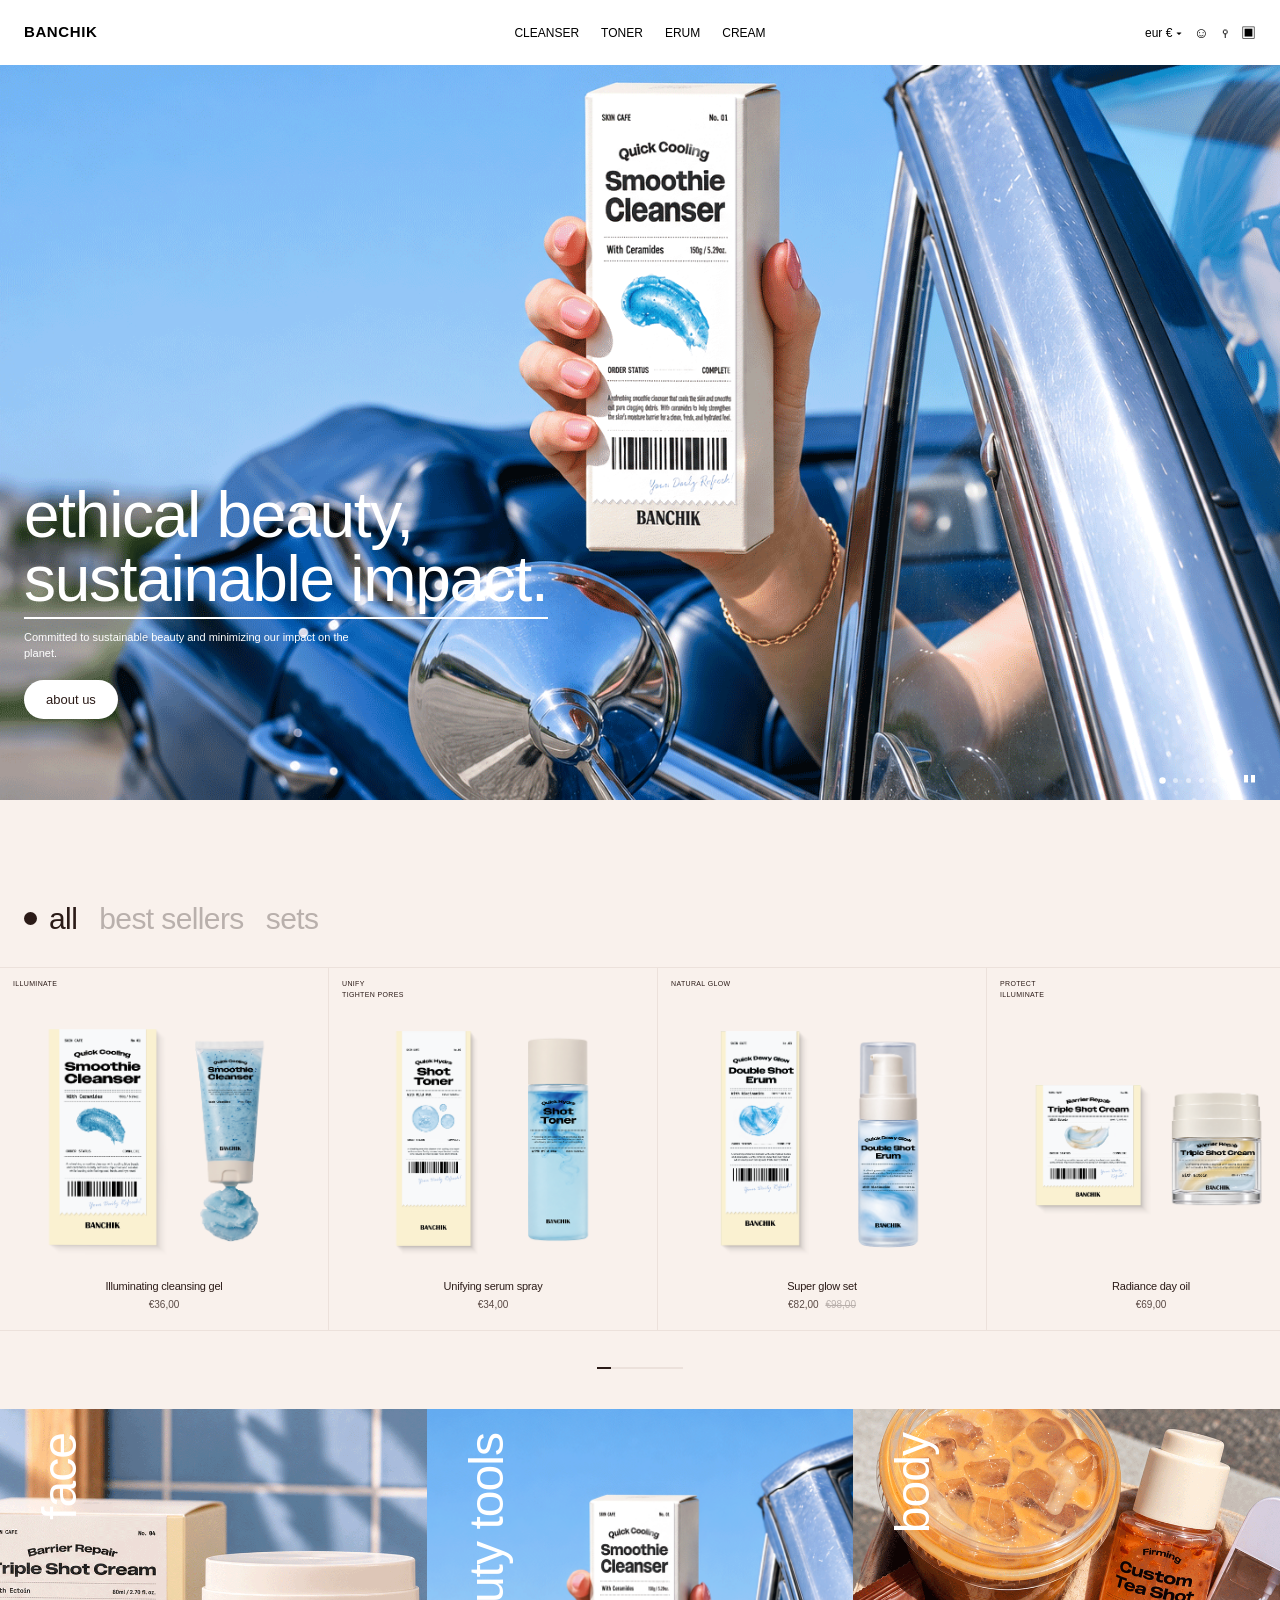
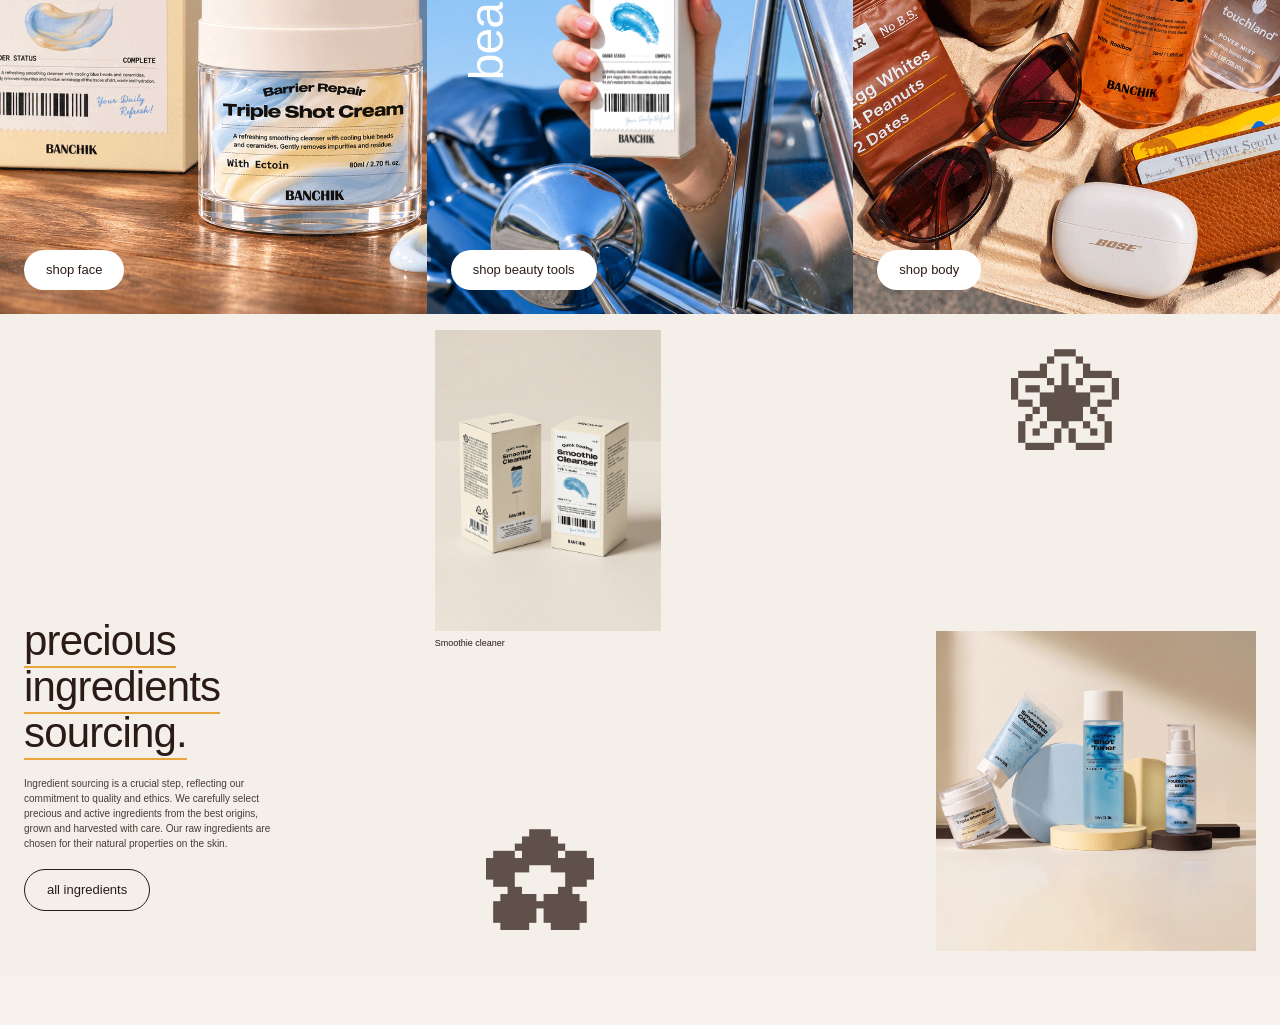
==== commit 650aa49f: "Update index.html" ====
--- a/index.html
+++ b/index.html
@@ -22,10 +22,10 @@
   
   <a href="./index.html" class="logo">BANCHIK</a>
   <nav class="nav" id="nav">
-    <a href="./index.html">용찬_page1</a>
-    <a href="./index2.html">용찬_page2</a>
-    <a href="./index3.html">혜린_page1</a>
-    <a href="./index4.html">혜린_page2</a>
+    <a href="./index.html">CLEANSER</a>
+    <a href="./index2.html">TONER</a>
+    <a href="./index3.html">ERUM</a>
+    <a href="./index4.html">CREAM</a>
   </nav>
   <div class="tools">
     <span class="currency">eur € ▾</span>
--- a/style.css
+++ b/style.css
@@ -85,7 +85,7 @@
 
 
 /* ===== 1단락: 히어로 슬라이드 ===== */
-.hero{position:relative;height:min(94vh,950px);min-height:420px;overflow:hidden;color:#fff; background: url('./img/main_1_bg.png'); background-size: 70% 70%; top:-50px; }
+.hero{position:relative;height:min(100vh,1050px);min-height:420px;overflow:hidden;color:#fff; background: url('./img/main_1_bg.png'); background-size: 70% 70%; top:-50px; }
 .hero-slide {position: absolute; inset: 0; display: block; /* grid 대신 block 사용 */ width: 100%; height: 100%; opacity: 0; visibility: hidden; transition: opacity .8s,visibility .8s;}
 .hero-slide.is-active{opacity: 1; visibility: visible;}
 .hero-img{width: 100%;  height: 100%;  background-size: cover;}
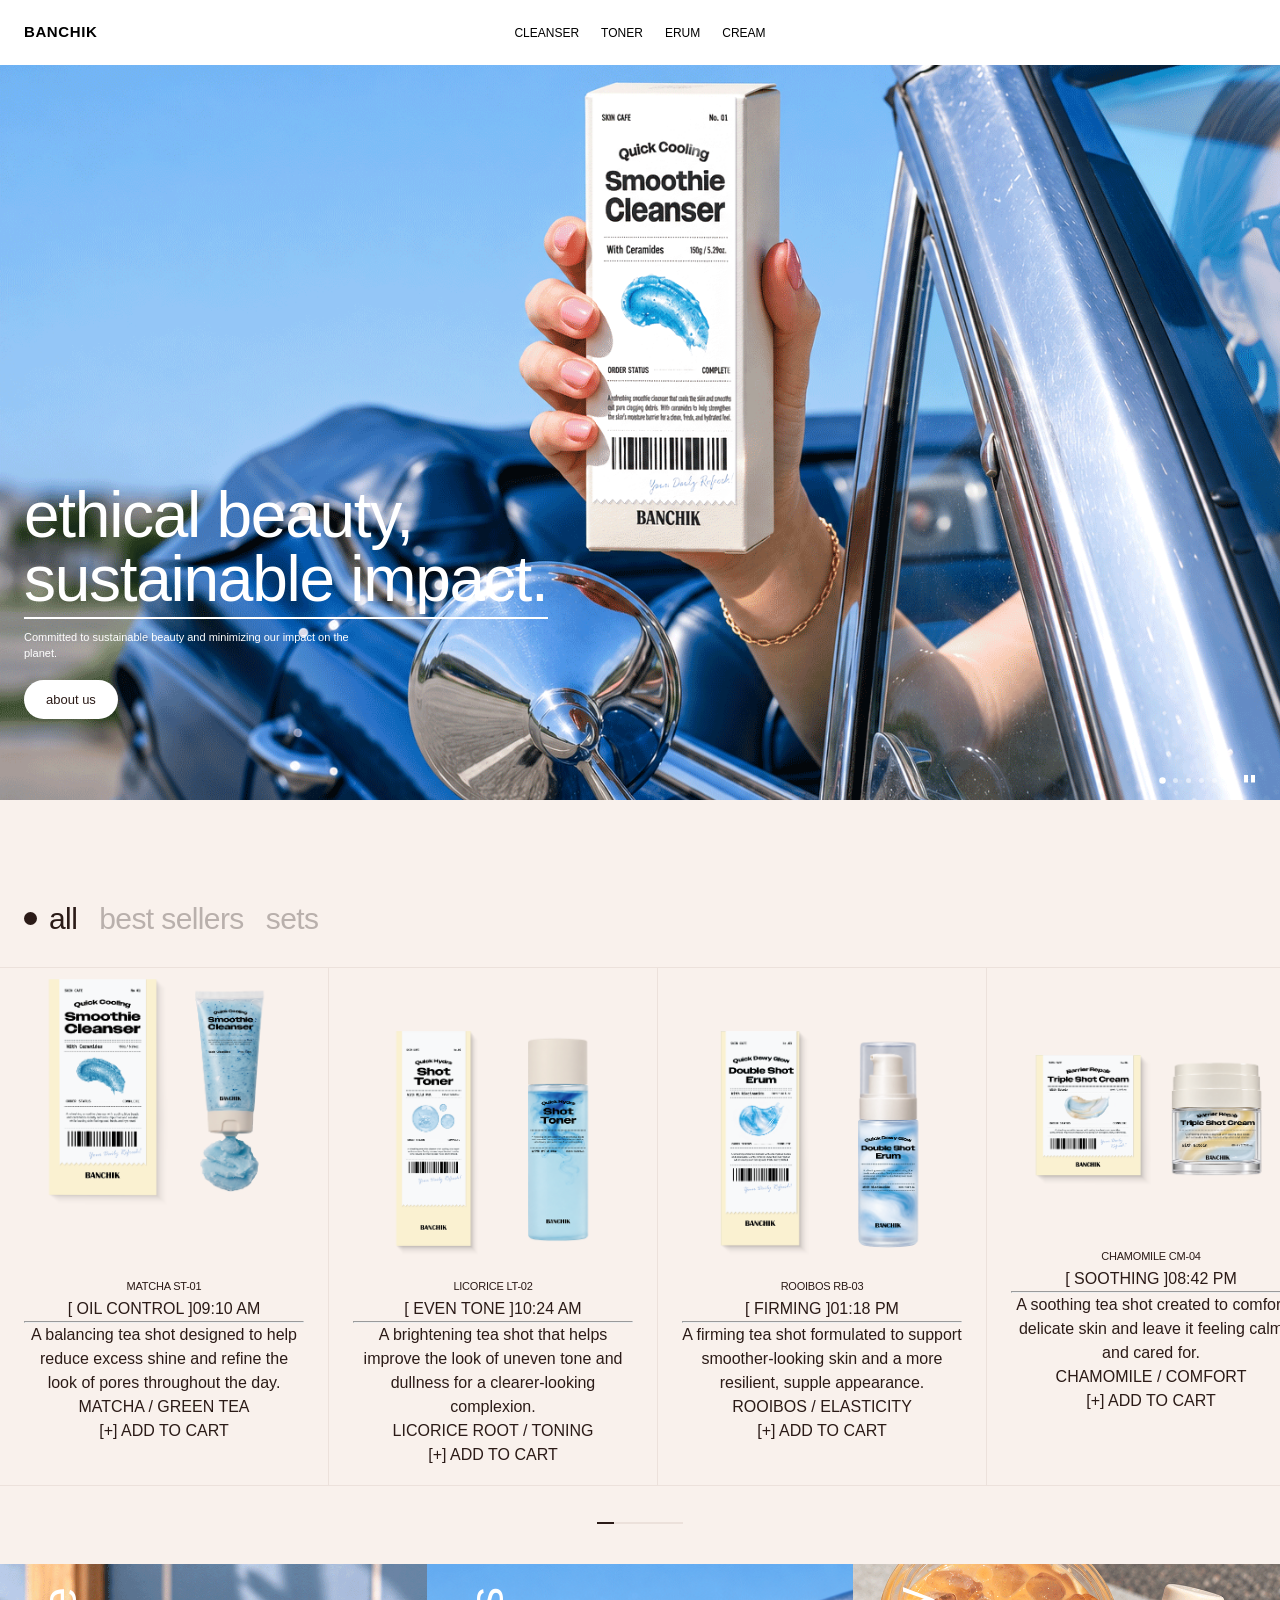
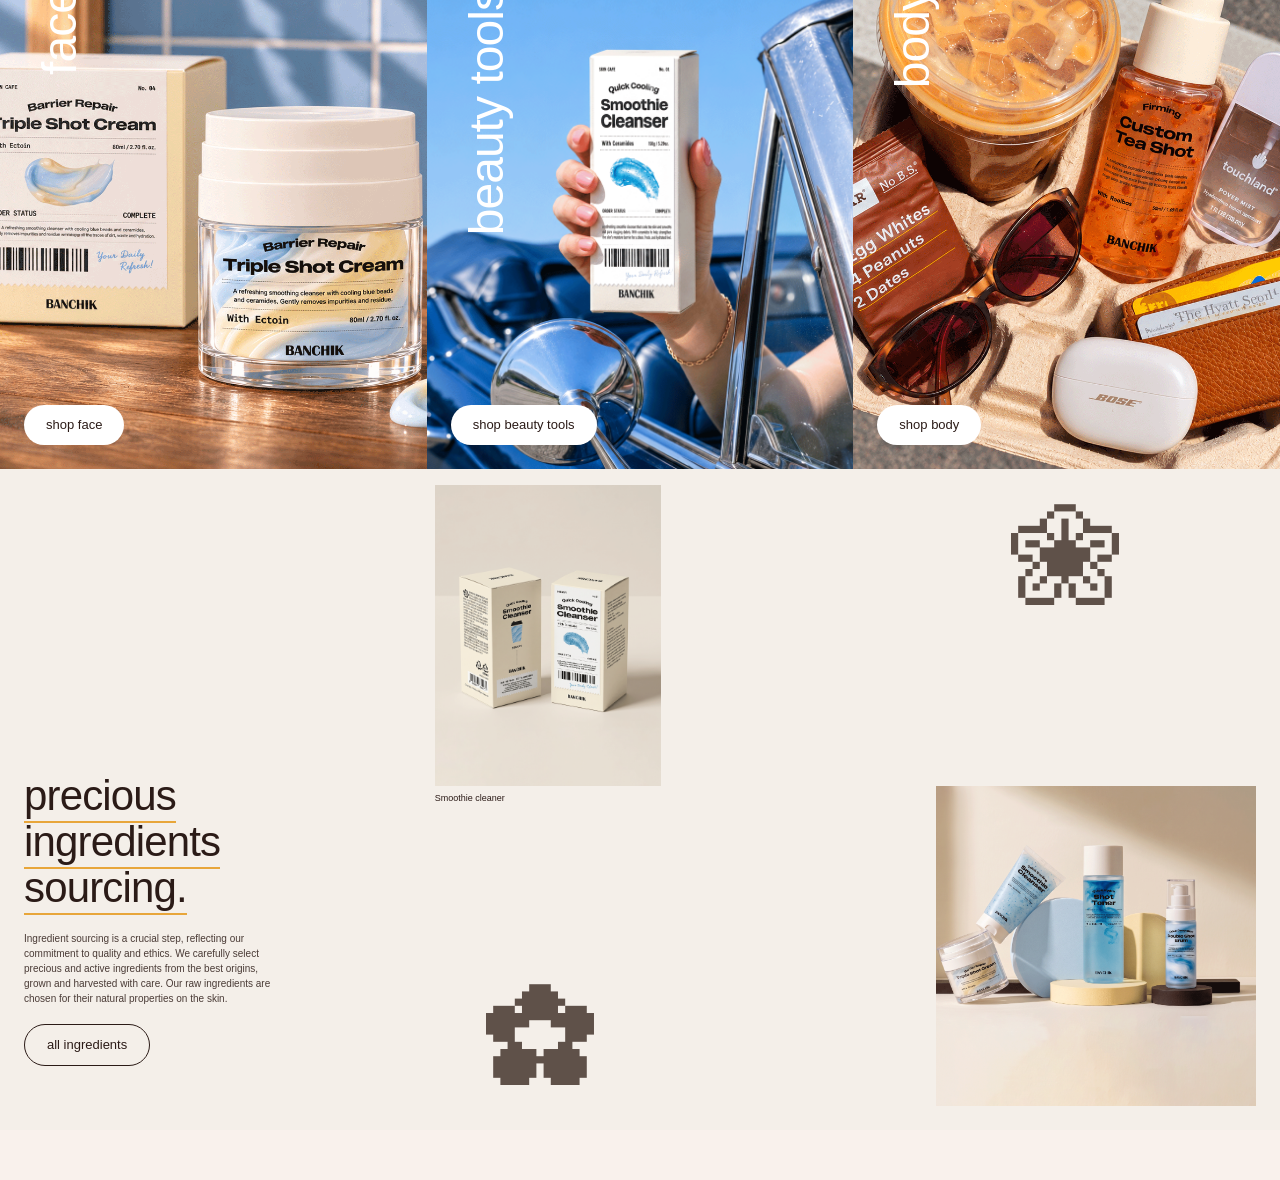
==== commit 9255963f: "Update index.html" ====
--- a/index.html
+++ b/index.html
@@ -8,18 +8,7 @@
 </head>
 <body>
 
-<!-- 상단 안내 슬라이드 -->
-<!---div class="topbar" data-ticker>
-  <button class="ticker-btn" data-dir="-1" aria-label="이전">&larr;</button>
-  <p class="ticker-text" aria-live="polite">free shipping for orders over 30€</p>
-  <button class="ticker-btn" data-dir="1" aria-label="다음">&rarr;</button>
-</div--->
-
-
-
-
 <header class="header">
-  
   <a href="./index.html" class="logo">BANCHIK</a>
   <nav class="nav" id="nav">
     <a href="./index.html">CLEANSER</a>
@@ -27,83 +16,63 @@
     <a href="./index3.html">ERUM</a>
     <a href="./index4.html">CREAM</a>
   </nav>
-  <div class="tools">
-    <span class="currency">eur € ▾</span>
-    <button aria-label="계정">&#9786;</button>
-    <button aria-label="검색">&#9906;</button>
-    <button aria-label="장바구니">&#9635;</button>
-    <button class="burger" id="burger" aria-label="메뉴" aria-expanded="false"><i></i><i></i></button>
-  </div>
+  <!-- 모바일 동작을 위해 햄버거 메뉴만 남기고 우측 도구(장바구니 등) 제거 -->
+  <button class="burger" id="burger" aria-label="메뉴" aria-expanded="false"><i></i><i></i></button>
 </header>
 
 <main>
-
-
-
-
-
-
-<!-- 1단락: 히어로 슬라이드 -->
+  <!-- 1단락: 히어로 슬라이드 -->
   <section class="hero" data-hero>
     <div class="hero-slides">
-
       <article class="hero-slide is-active">
-        <div class="hero-img ph-1"></div> <!-- 이미지 1개만 남김 -->
+        <div class="hero-img ph-1"></div>
         <div class="hero-copy">
           <h1>ethical beauty,<br><span class="underline">sustainable impact.</span></h1>
           <p>Committed to sustainable beauty and minimizing our impact on the planet.</p>
           <a class="pill" href="#ingredients">about us</a>
         </div>
       </article>
-
-      <article class="hero-slide">
-        <div class="hero-img ph-2"></div> <!-- 이미지 1개만 남김 -->
+      <article class="hero-slide">
+        <div class="hero-img ph-2"></div>
         <div class="hero-copy">
           <h1>clean formulas,<br><span class="underline">visible glow.</span></h1>
           <p>Plant-based actives, sourced with care and tested on skin, not animals.</p>
           <a class="pill" href="#bestsellers">shop best sellers</a>
         </div>
       </article>
-
-      <article class="hero-slide">
-        <div class="hero-img ph-3"></div> <!-- 이미지 1개만 남김 -->
-        <div class="hero-copy">
-          <h1>small batches,<br><span class="underline">big care.</span></h1>
-          <p>Refillable glass, recycled boxes and a shorter road from farm to bottle.</p>
-          <a class="pill" href="#ingredients">our sourcing</a>
-        </div>
-      </article>
-
-      <article class="hero-slide">
-        <div class="hero-img ph-4"></div> <!-- 이미지 1개만 남김 -->
-        <div class="hero-copy">
-          <h1>small batches,<br><span class="underline">big care.</span></h1>
-          <p>Refillable glass, recycled boxes and a shorter road from farm to bottle.</p>
-          <a class="pill" href="#ingredients">our sourcing</a>
-        </div>
-      </article>
-
-      <article class="hero-slide">
-        <div class="hero-img ph-5"></div> <!-- 이미지 1개만 남김 -->
-        <div class="hero-copy">
-          <h1>small batches,<br><span class="underline">big care.</span></h1>
-          <p>Refillable glass, recycled boxes and a shorter road from farm to bottle.</p>
-          <a class="pill" href="#ingredients">our sourcing</a>
-        </div>
-      </article>
-
-      <article class="hero-slide">
-        <div class="hero-img ph-6"></div> <!-- 이미지 1개만 남김 -->
-        <div class="hero-copy">
-          <h1>small batches,<br><span class="underline">big care.</span></h1>
-          <p>Refillable glass, recycled boxes and a shorter road from farm to bottle.</p>
-          <a class="pill" href="#ingredients">our sourcing</a>
-        </div>
-      </article>
-      
-
-    </div>
-
+      <article class="hero-slide">
+        <div class="hero-img ph-3"></div>
+        <div class="hero-copy">
+          <h1>small batches,<br><span class="underline">big care.</span></h1>
+          <p>Refillable glass, recycled boxes and a shorter road from farm to bottle.</p>
+          <a class="pill" href="#ingredients">our sourcing</a>
+        </div>
+      </article>
+      <article class="hero-slide">
+        <div class="hero-img ph-4"></div>
+        <div class="hero-copy">
+          <h1>small batches,<br><span class="underline">big care.</span></h1>
+          <p>Refillable glass, recycled boxes and a shorter road from farm to bottle.</p>
+          <a class="pill" href="#ingredients">our sourcing</a>
+        </div>
+      </article>
+      <article class="hero-slide">
+        <div class="hero-img ph-5"></div>
+        <div class="hero-copy">
+          <h1>small batches,<br><span class="underline">big care.</span></h1>
+          <p>Refillable glass, recycled boxes and a shorter road from farm to bottle.</p>
+          <a class="pill" href="#ingredients">our sourcing</a>
+        </div>
+      </article>
+      <article class="hero-slide">
+        <div class="hero-img ph-6"></div>
+        <div class="hero-copy">
+          <h1>small batches,<br><span class="underline">big care.</span></h1>
+          <p>Refillable glass, recycled boxes and a shorter road from farm to bottle.</p>
+          <a class="pill" href="#ingredients">our sourcing</a>
+        </div>
+      </article>
+    </div>
     <div class="hero-controls">
       <button class="dot is-active" aria-label="슬라이드 1"></button>
       <button class="dot" aria-label="슬라이드 2"></button>
@@ -113,119 +82,148 @@
       <button class="dot" aria-label="슬라이드 6"></button>
       <button class="pause" id="heroPause" aria-label="일시정지">❚❚</button>
     </div>
-
-  </section>
-
-
-
-
-
-<!-- 2단락: 베스트셀러 슬라이드 -->
-<section class="products" id="bestsellers">
-  <div class="tabs">
-    <button class="tab is-active" data-tab="all">
-      <span class="tab-dot"></span>
-      all
-    </button>
-    <button class="tab" data-tab="best">
-      <span class="tab-dot"></span>
-      best sellers
-    </button>
-    <button class="tab" data-tab="sets">
-      <span class="tab-dot"></span>
-      sets
-    </button>
-  </div>
-
-  <div class="track-wrap">
-    <div class="track" id="track">
-      
-      <!-- [Best Sellers 카테고리 상품들] -->
-      <article class="card" data-category="best">
-        <span class="tag">illuminate</span>
-        <div class="thumb">
-          <a href="shop.html">
-            <div class="k_products1"></div>
-          </a>
-        </div>
-        <h3>Illuminating cleansing gel</h3><p class="price">€36,00</p>
-      </article>
-
-      <article class="card" data-category="best">
-        <span class="tag">unify<br>tighten pores</span>
-        <div class="thumb"><div class="k_products2"></div></div>
-        <h3>Unifying serum spray</h3><p class="price">€34,00</p>
-      </article>
-
-      <article class="card" data-category="best">
-        <span class="tag">natural glow</span>
-        <div class="thumb"><div class="k_products3"></div></div>
-        <h3>Super glow set</h3><p class="price"><span>€82,00</span> <s>€98,00</s></p>
-      </article>
-
-      <article class="card" data-category="best">
-        <span class="tag">protect<br>illuminate</span>
-        <div class="thumb"><div class="k_products4"></div></div>
-        <h3>Radiance day oil</h3><p class="price">€69,00</p>
-      </article>
-
-      <!-- [Sets 카테고리 상품들] (모두 보이도록 style 제거) -->
-      <article class="card" data-category="sets">
-        <span class="tag">hydrate</span>
-        <div class="thumb"><div class="k_products9" style="width: 320px;"></div></div>
-        <h3>Hydrating mist 1</h3><p class="price">€28,00</p>
-      </article>
-
-      <article class="card" data-category="sets">
-        <span class="tag">hydrate</span>
-        <div class="thumb"><div class="k_products5"></div></div>
-        <h3>Hydrating mist 1</h3><p class="price">€28,00</p>
-      </article>
-
-      <article class="card" data-category="sets">
-        <span class="tag">hydrate</span>
-        <div class="thumb"><div class="k_products6"></div></div>
-        <h3>Hydrating mist 2</h3><p class="price">€28,00</p>
-      </article>
-
-      <article class="card" data-category="sets">
-        <span class="tag">hydrate</span>
-        <div class="thumb"><div class="k_products7"></div></div>
-        <h3>Hydrating mist 3</h3><p class="price">€28,00</p>
-      </article>
-
-      <article class="card" data-category="sets">
-        <span class="tag">hydrate</span>
-        <div class="thumb"><div class="k_products8"></div></div>
-        <h3>Hydrating mist 4</h3><p class="price">€28,00</p>
-      </article>
-
-    </div>
-  </div>
-
-  <div class="progress"><span id="progressBar"></span></div>
-</section>
-
-
-
-
-
-
-
-  <!-- 3단락: 카테고리 (일반 이미지 + 버튼) -->
+  </section>
+
+  <!-- 2단락: 베스트셀러 슬라이드 -->
+  <section class="products" id="bestsellers">
+    <div class="tabs">
+      <button class="tab is-active" data-tab="all"><span class="tab-dot"></span>all</button>
+      <button class="tab" data-tab="best"><span class="tab-dot"></span>best sellers</button>
+      <button class="tab" data-tab="sets"><span class="tab-dot"></span>sets</button>
+    </div>
+
+    <div class="track-wrap">
+      <div class="track" id="track">
+        
+        <!-- [Best 카테고리] -->
+        <article class="card" data-category="best">
+          <div class="card-inner">
+            <div class="thumb">
+              <a href="shop.html" style="width:100%; height:100%;"><div class="k_products1"></div></a>
+            </div>
+            <div class="card-info">
+              <h3>MATCHA ST-01</h3>
+              <div class="meta"><span>[ OIL CONTROL ]</span><span>09:10 AM</span></div>
+              <hr class="divider">
+              <p class="desc">A balancing tea shot designed to help reduce excess shine and refine the look of pores throughout the day.</p>
+              <p class="ingred">MATCHA / GREEN TEA</p>
+              <button class="add-to-cart">[+] ADD TO CART</button>
+            </div>
+          </div>
+        </article>
+
+        <article class="card" data-category="best">
+          <div class="card-inner">
+            <div class="thumb"><div class="k_products2"></div></div>
+            <div class="card-info">
+              <h3>LICORICE LT-02</h3>
+              <div class="meta"><span>[ EVEN TONE ]</span><span>10:24 AM</span></div>
+              <hr class="divider">
+              <p class="desc">A brightening tea shot that helps improve the look of uneven tone and dullness for a clearer-looking complexion.</p>
+              <p class="ingred">LICORICE ROOT / TONING</p>
+              <button class="add-to-cart">[+] ADD TO CART</button>
+            </div>
+          </div>
+        </article>
+
+        <article class="card" data-category="best">
+          <div class="card-inner">
+            <div class="thumb"><div class="k_products3"></div></div>
+            <div class="card-info">
+              <h3>ROOIBOS RB-03</h3>
+              <div class="meta"><span>[ FIRMING ]</span><span>01:18 PM</span></div>
+              <hr class="divider">
+              <p class="desc">A firming tea shot formulated to support smoother-looking skin and a more resilient, supple appearance.</p>
+              <p class="ingred">ROOIBOS / ELASTICITY</p>
+              <button class="add-to-cart">[+] ADD TO CART</button>
+            </div>
+          </div>
+        </article>
+
+        <article class="card" data-category="best">
+          <div class="card-inner">
+            <div class="thumb" style="height: 280px;"><div class="k_products4"></div></div>
+            <div class="card-info">
+              <h3>CHAMOMILE CM-04</h3>
+              <div class="meta"><span>[ SOOTHING ]</span><span>08:42 PM</span></div>
+              <hr class="divider">
+              <p class="desc">A soothing tea shot created to comfort delicate skin and leave it feeling calm and cared for.</p>
+              <p class="ingred">CHAMOMILE / COMFORT</p>
+              <button class="add-to-cart">[+] ADD TO CART</button>
+            </div>
+          </div>
+        </article>
+
+        <!-- [Sets 카테고리] -->
+        <article class="card" data-category="sets">
+          <div class="card-inner">
+            <div class="thumb"><div class="k_products5"></div></div>
+            <div class="card-info">
+              <h3>HYDRATING MIST 1</h3>
+              <div class="meta"><span>[ HYDRATE ]</span><span>11:00 AM</span></div>
+              <hr class="divider">
+              <p class="desc">Refreshing moisture spray for instant glow.</p>
+              <p class="ingred">ALOE / MOISTURE</p>
+              <button class="add-to-cart">[+] ADD TO CART</button>
+            </div>
+          </div>
+        </article>
+
+        <article class="card" data-category="sets">
+          <div class="card-inner">
+            <div class="thumb"><div class="k_products6"></div></div>
+            <div class="card-info">
+              <h3>HYDRATING MIST 2</h3>
+              <div class="meta"><span>[ HYDRATE ]</span><span>12:00 PM</span></div>
+              <hr class="divider">
+              <p class="desc">Refreshing moisture spray for instant glow.</p>
+              <p class="ingred">ALOE / MOISTURE</p>
+              <button class="add-to-cart">[+] ADD TO CART</button>
+            </div>
+          </div>
+        </article>
+        
+        <article class="card" data-category="sets">
+          <div class="card-inner">
+            <div class="thumb"><div class="k_products7"></div></div>
+            <div class="card-info">
+              <h3>HYDRATING MIST 3</h3>
+              <div class="meta"><span>[ HYDRATE ]</span><span>01:00 PM</span></div>
+              <hr class="divider">
+              <p class="desc">Refreshing moisture spray for instant glow.</p>
+              <p class="ingred">ALOE / MOISTURE</p>
+              <button class="add-to-cart">[+] ADD TO CART</button>
+            </div>
+          </div>
+        </article>
+
+        <article class="card" data-category="sets">
+          <div class="card-inner">
+            <div class="thumb"><div class="k_products8"></div></div>
+            <div class="card-info">
+              <h3>HYDRATING MIST 4</h3>
+              <div class="meta"><span>[ HYDRATE ]</span><span>02:00 PM</span></div>
+              <hr class="divider">
+              <p class="desc">Refreshing moisture spray for instant glow.</p>
+              <p class="ingred">ALOE / MOISTURE</p>
+              <button class="add-to-cart">[+] ADD TO CART</button>
+            </div>
+          </div>
+        </article>
+
+      </div>
+    </div>
+    <div class="progress"><span id="progressBar"></span></div>
+  </section>
+
+  <!-- 3단락: 카테고리 -->
   <section class="categories">
     <a class="cat ph-6" href="#"><h2>face</h2><span class="pill">shop face</span></a>
     <a class="cat ph-7" href="#"><h2>beauty tools</h2><span class="pill">shop beauty tools</span></a>
     <a class="cat ph-8" href="#"><h2>body</h2><span class="pill">shop body</span></a>
   </section>
 
-
-
-
-
-
-
-  <!-- 4단락: 원료 (일반 이미지 + 버튼) -->
+  <!-- 4단락: 원료 -->
   <section class="ingredients" id="ingredients">
     <div class="ing-copy">
       <h2><span class="underline gold">precious ingredients sourcing.</span></h2>
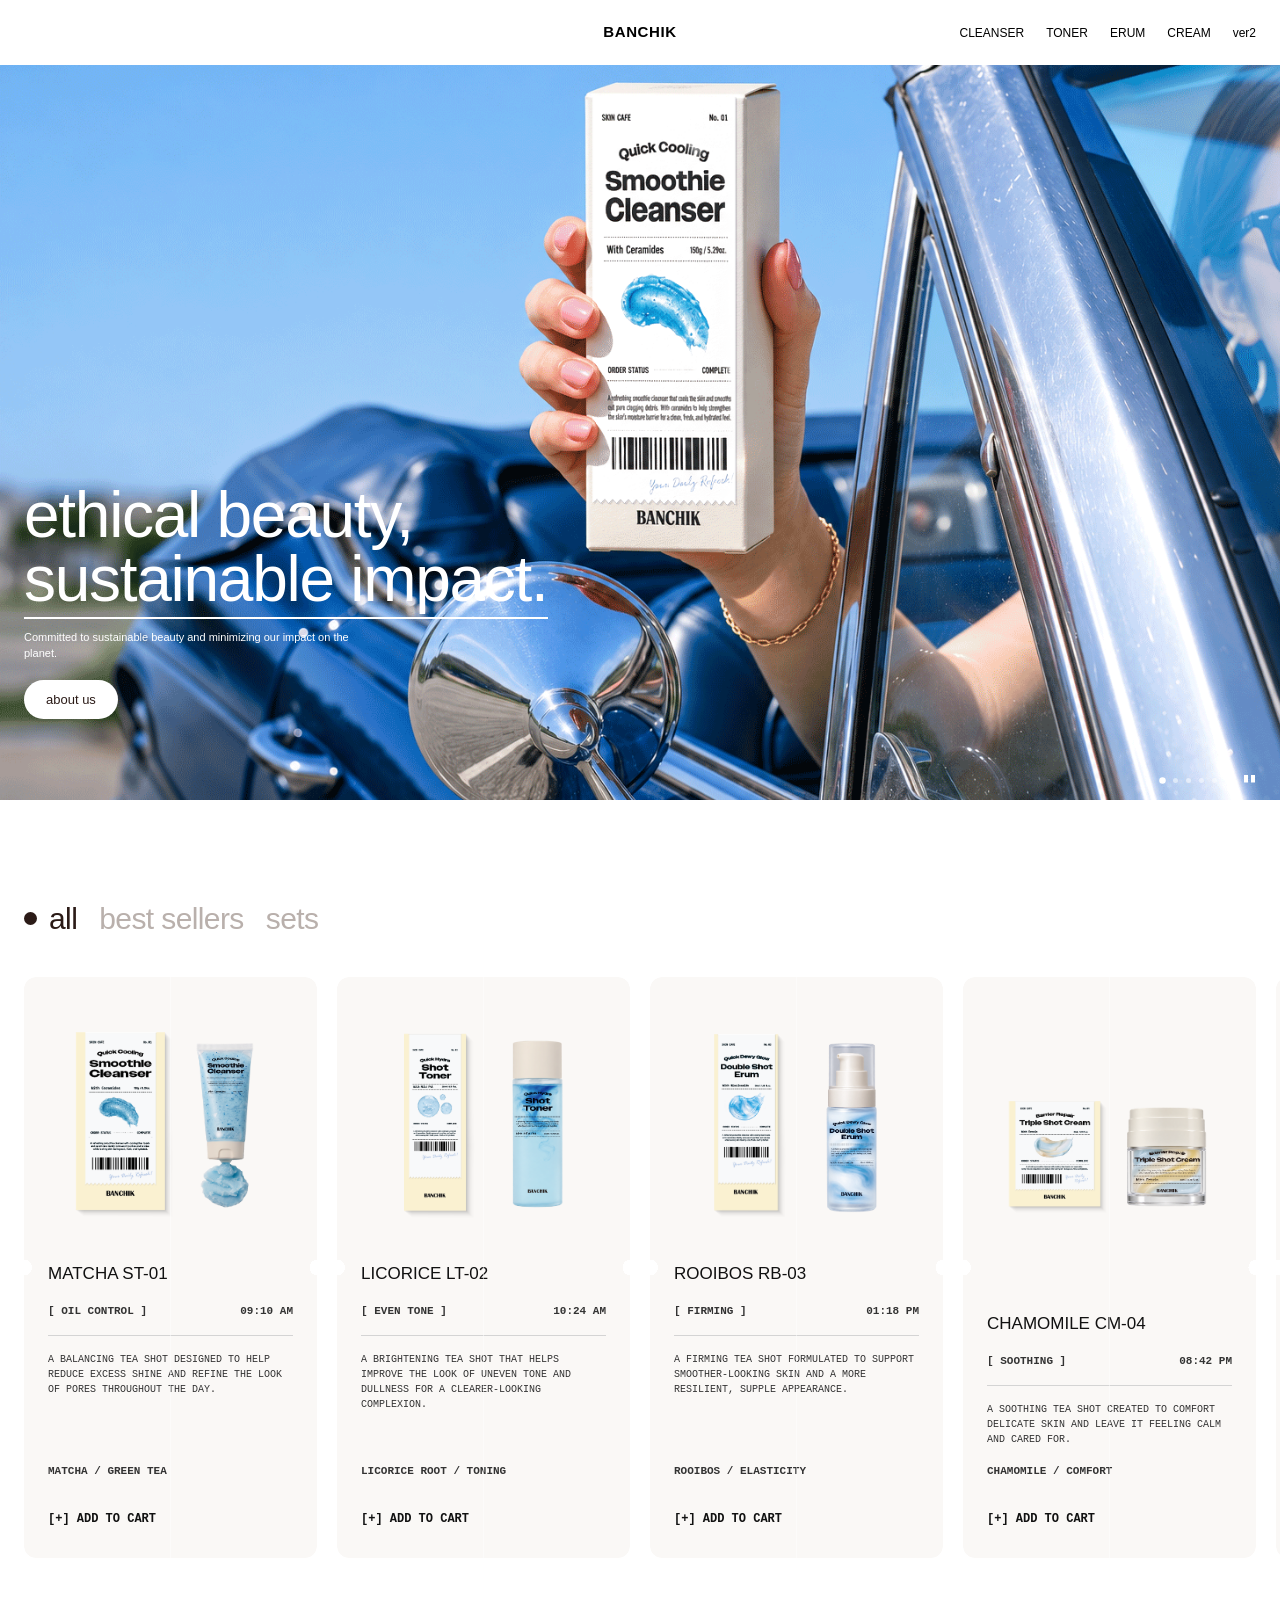
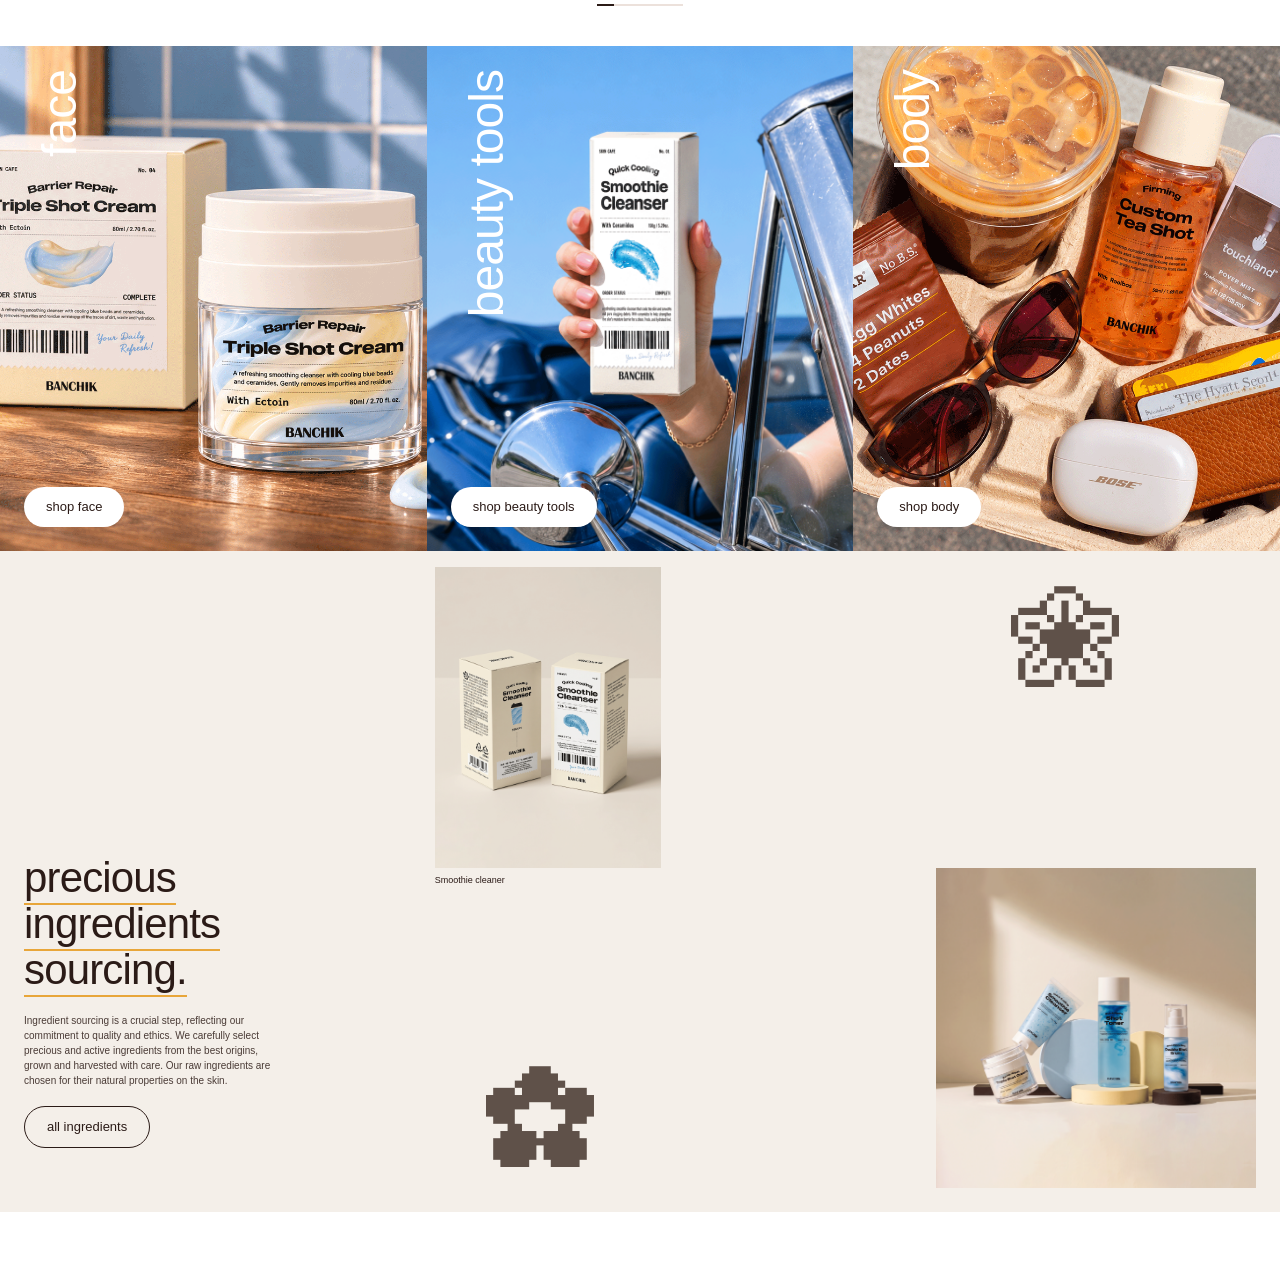
==== commit fa3cab62: "Update index.html" ====
--- a/index.html
+++ b/index.html
@@ -11,10 +11,11 @@
 <header class="header">
   <a href="./index.html" class="logo">BANCHIK</a>
   <nav class="nav" id="nav">
-    <a href="./index.html">CLEANSER</a>
+    <a href="./shop.html">CLEANSER</a>
     <a href="./index2.html">TONER</a>
     <a href="./index3.html">ERUM</a>
     <a href="./index4.html">CREAM</a>
+    <a href="./banchik_H_ver.html">ver2</a>
   </nav>
   <!-- 모바일 동작을 위해 햄버거 메뉴만 남기고 우측 도구(장바구니 등) 제거 -->
   <button class="burger" id="burger" aria-label="메뉴" aria-expanded="false"><i></i><i></i></button>
--- a/style.css
+++ b/style.css
@@ -1,6 +1,6 @@
 /* ===== 토큰 ===== */
 :root{
-  --bg:#f9f1ec;
+  --bg:#fff;
   --ink:#2b1b17;
   --muted:#b9b0ac;
   --line:#ece1db;
@@ -17,27 +17,23 @@
 :focus-visible{outline:2px solid var(--ink);outline-offset:3px}
 h1,h2,h3{font-weight:400;letter-spacing:-.02em}
 
-
 main{top: -50px; display: block; position: relative;}
 
-
-/* ===== 이미지 자리 (실제 이미지: background-image:url(...) 로 교체) ===== */
+/* ===== 이미지 자리 ===== */
 .ph-1{background: url("./img/main1.png") center / cover no-repeat; background-position: 0px 30px;}
 .ph-2{background: url("./img/main2.png") center / cover no-repeat; background-position: 0px 90px;}
 .ph-3{background: url("./img/main3.png") center / cover no-repeat; background-position: 0px 90px;}
 .ph-4{background: url("./img/main4.png") center / cover no-repeat; background-position: 0px 70px;}
 .ph-5{background: url("./img/main5.png") center / cover no-repeat; background-position: 0px -10px;}
 .ph-6{background: url("./img/main6.png") center / cover no-repeat; background-position: 0px 60px;}
-
 .ph-7{background: url("./img/main1.png") center / cover no-repeat; background-position: 0px 60px;}
 .ph-8{background: url("./img/main2.png") center / cover no-repeat; background-position: 0px 60px;}
 .ph-9{background: url("./img/sec3_1.png") center / cover no-repeat; background-position: 0px 60px;}
-.ph-10{background: url("./img/sec3_2.png") center / cover no-repeat; background-position: -55px -85px !important;   background-size:125% !important;}
+.ph-10{background: url("./img/sec3_2.png") center / cover no-repeat; background-position: 0px 60px;}
 
 
 
 
-/* ===== 혜린 이미지 자리 (실제 이미지: background-image:url(...) 로 교체) ===== */
 .h_ph-1{background: url("./img/h-1.png") center / cover no-repeat;}
 .h_ph-2{background: url("./img/h-2.png") center / cover no-repeat;}
 .h_ph-3{background: url("./img/h-3.png") center / cover no-repeat;}
@@ -51,10 +47,6 @@
 .h_ph-11{background: url("./img/h-5.png") center / cover no-repeat;}
 .h_ph-12{background: url("./img/h-6.png") center / cover no-repeat;}
 
-
-
-
-
 /* ===== 공통 ===== */
 .pill{display:inline-block;padding:10px 22px;border-radius:999px;background:var(--white);color:var(--ink);font-size:13px;transition:transform .2s}
 .pill:hover{transform:translateY(-2px)}
@@ -62,31 +54,19 @@
 .underline{background:linear-gradient(var(--white),var(--white)) 0 100%/100% 2px no-repeat;padding-bottom:4px}
 .underline.gold{background-image:linear-gradient(var(--gold),var(--gold))}
 
-/* ===== 상단 티커 ===== */
-.topbar{display:flex;justify-content:space-between;align-items:center;background:#fff;height:22px;padding:0 var(--pad);font-size:10px}
-.ticker-btn{font-size:11px;padding:0 6px}
-.ticker-text{transition:opacity .3s}
-.ticker-text.fade{opacity:0}
-
-/* ===== 헤더 ===== */
-.header{position:absolute; /*top:22px;*/ left:0;right:0;z-index:20;display:flex;align-items:center;justify-content:space-between;padding:12px var(--pad);color:#000; background: #fff; height: 65px;}
-.logo{font-weight:700;letter-spacing:.04em;font-size:15px}
-.nav{position:absolute;left:50%;transform:translateX(-50%);display:flex;gap:22px;font-size:12px}
-.tools{display:flex;align-items:center;gap:12px;font-size:12px}
-.tools button{font-size:15px;line-height:1}
+/* ===== 헤더 (수정됨) ===== */
+.header{position:absolute; left:0; right:0; z-index:20; display:flex; align-items:center; justify-content:flex-end; padding:12px var(--pad); color:#000; background: #fff; height: 65px;}
+.logo{position:absolute; left:50%; transform:translateX(-50%); font-weight:700; letter-spacing:.04em; font-size:15px;}
+.logo img{width: 100px;}
+.nav{position:relative; display:flex; gap:22px; font-size:12px}
 .burger{display:none;flex-direction:column;gap:5px}
 .burger i{display:block;width:20px;height:1.5px;background:currentColor;transition:transform .25s}
 .burger[aria-expanded="true"] i:first-child{transform:translateY(3.2px) rotate(45deg)}
 .burger[aria-expanded="true"] i:last-child{transform:translateY(-3.2px) rotate(-45deg)}
 
-
-/* ===== 어닝 이미지 헤더 ===== */
-
-
-
 /* ===== 1단락: 히어로 슬라이드 ===== */
 .hero{position:relative;height:min(100vh,1050px);min-height:420px;overflow:hidden;color:#fff; background: url('./img/main_1_bg.png'); background-size: 70% 70%; top:-50px; }
-.hero-slide {position: absolute; inset: 0; display: block; /* grid 대신 block 사용 */ width: 100%; height: 100%; opacity: 0; visibility: hidden; transition: opacity .8s,visibility .8s;}
+.hero-slide {position: absolute; inset: 0; display: block; width: 100%; height: 100%; opacity: 0; visibility: hidden; transition: opacity .8s,visibility .8s;}
 .hero-slide.is-active{opacity: 1; visibility: visible;}
 .hero-img{width: 100%;  height: 100%;  background-size: cover;}
 .hero-copy{position:absolute;left:var(--pad);bottom:clamp(40px,9vh,110px);max-width:min(560px,60%)}
@@ -97,52 +77,57 @@
 .dot.is-active{background:#fff;transform:scale(1.3)}
 .pause{font-size:8px;letter-spacing:-1px;margin-left:4px}
 
-/* ===== 2단락: 베스트셀러 슬라이드 ===== */
-.products{padding:46px 0 40px}
-.tabs{display:flex;align-items:center;gap:22px;padding:0 var(--pad);margin-bottom:26px}
-.tab{font-size:clamp(22px,2.6vw,30px);color:var(--muted);display:flex;align-items:center;gap:12px;letter-spacing:-.02em}
-.tab.is-active{color:var(--ink)}
-.tab-dot{display:none;width:13px;height:13px;border-radius:50%;background:var(--ink)}
-.tab.is-active .tab-dot{display:block}
-.track-wrap{overflow:hidden;border-top:1px solid var(--line);border-bottom:1px solid var(--line)}
-.track{display:flex;transition:transform .5s cubic-bezier(.4,0,.2,1);cursor:grab;touch-action:pan-y}
-.track.dragging{transition:none;cursor:grabbing}
-.card{flex:0 0 25%;position:relative;padding:0 var(--pad) 18px;border-right:1px solid var(--line);text-align:center;user-select:none}
-.card:last-child{border-right:0}
-.tag{position:absolute;top:10px;left:10px;font-size:7px;text-transform:uppercase;letter-spacing:.05em;text-align:left;line-height:1.5;background:var(--bg);padding:1px 3px}
-.thumb{height:clamp(280px,26vw,310px);display:flex;align-items:flex-end;justify-content:center;gap:10px;padding-bottom:20px}
-.card h3{font-size:11px;margin-bottom:2px}
-.price{font-size:10px;color:#5b4b46}
-.price s{color:var(--muted);margin-left:4px}
+/* ===== 2단락: 베스트셀러 슬라이드 (티켓 레이아웃) ===== */
+.products { padding: 46px 0 40px; }
+.tabs { display: flex; align-items: center; gap: 22px; padding: 0 var(--pad); margin-bottom: 26px; }
+.tab { font-size: clamp(22px,2.6vw,30px); color: var(--muted); display: flex; align-items: center; gap: 12px; letter-spacing: -.02em; }
+.tab.is-active { color: var(--ink); }
+.tab-dot { display: none; width: 13px; height: 13px; border-radius: 50%; background: var(--ink); }
+.tab.is-active .tab-dot { display: block; }
+.track-wrap { overflow: hidden; padding: 10px 0; }
+.track { display: flex; transition: transform .5s cubic-bezier(.4,0,.2,1); cursor: grab; touch-action: pan-y; padding: 0 calc(var(--pad) - 10px); }
+.track.dragging { transition: none; cursor: grabbing; }
 
-/* 용찬 이미지 CSS 제품 병 (실제 제품 이미지로 교체 가능) */
-.k_products1{background: url("./img/k_some1.png")center / cover no-repeat; width: 280px; height: 240px;}
-.k_products2{background: url("./img/k_some2.png")center / cover no-repeat; width: 280px; height: 240px;}
-.k_products3{background: url("./img/k_some3.png")center / cover no-repeat; width: 280px; height: 240px;}
-.k_products4{background: url("./img/k_some4.png")center / cover no-repeat; width: 280px; height: 240px;}
-.k_products5{background: url("./img/k_some5.png")center / cover no-repeat; width: 280px; height: 240px;}
-.k_products6{background: url("./img/k_some6.png")center / cover no-repeat; width: 280px; height: 240px;}
-.k_products7{background: url("./img/k_some7.png")center / cover no-repeat; width: 280px; height: 240px;}
-.k_products8{background: url("./img/k_some8.png")center / cover no-repeat; width: 280px; height: 240px;}
-.k_products9{background: url("./img/k_some9.png")center / cover no-repeat; width: 280px; height: 240px;}
+.card {   flex: 0 0 25%;   padding: 0 10px;   user-select: none;   box-sizing: border-box;   
+  /* 박스 라운드와 파인 형태를 그대로 따라가는 그림자 추가 */
+  /*filter: drop-shadow(0px 6px 16px rgba(0, 0, 0, 0.08));*/}
+  
+.card-inner {
+  background-color: #faf8f6;
+  border-radius: 12px;
+  padding: 30px 24px;
+  height: 100%;
+  display: flex;
+  flex-direction: column;
+  mask: radial-gradient(circle at 0 50%, #0000 8px, #000 0) top left / 50% 100% no-repeat,
+        radial-gradient(circle at 100% 50%, #0000 8px, #000 0) top right / 50% 100% no-repeat;
+  -webkit-mask: radial-gradient(circle at 0 50%, #0000 8px, #000 0) top left / 50% 100% no-repeat,
+                radial-gradient(circle at 100% 50%, #0000 8px, #000 0) top right / 50% 100% no-repeat;
+}
 
+.thumb { height: 230px; display: flex; align-items: center; justify-content: center; margin-bottom: 24px; }
+.k_products1, .k_products2, .k_products3, .k_products4, .k_products5, .k_products6, .k_products7, .k_products8 {
+  width: 100%; height: 100%; background-size: contain !important; background-position: center; background-repeat: no-repeat;
+}
+.k_products1{background-image: url("./img/k_some1.png");}
+.k_products2{background-image: url("./img/k_some2.png");}
+.k_products3{background-image: url("./img/k_some3.png");}
+.k_products4{background-image: url("./img/k_some4.png");}
+.k_products5{background-image: url("./img/k_some5.png");}
+.k_products6{background-image: url("./img/k_some6.png");}
+.k_products7{background-image: url("./img/k_some7.png");}
+.k_products8{background-image: url("./img/k_some8.png");}
 
+.card-info { font-family: "Courier New", Courier, monospace; display: flex; flex-direction: column; flex-grow: 1; text-transform: uppercase; color: #333; }
+.card-info h3 { font-family: var(--font); font-size: 17px; margin-bottom: 16px; font-weight: 500; letter-spacing: 0; color: #111; }
+.card-info .meta { display: flex; justify-content: space-between; font-size: 11px; margin-bottom: 16px; font-weight: 600; }
+.card-info .divider { border: none; border-top: 1px solid #d4d4d4; margin-bottom: 16px; }
+.card-info .desc { font-size: 10px; line-height: 1.5; margin-bottom: 16px; flex-grow: 1; word-break: keep-all; }
+.card-info .ingred { font-size: 11px; margin-bottom: 30px; font-weight: 600; }
+.add-to-cart { font-family: inherit; font-size: 12px; font-weight: bold; text-align: left; padding: 0; cursor: pointer; color: #111; }
 
-
-/* 혜린 이미지 CSS 제품 병 (실제 제품 이미지로 교체 가능) */
-.h_products1{background: url("./img/h_some5.png")center / cover no-repeat; width: 280px; height: 240px;}
-.h_products2{background: url("./img/h_some6.png")center / cover no-repeat; width: 280px; height: 240px;}
-.h_products3{background: url("./img/h_some7.png")center / cover no-repeat; width: 280px; height: 240px;}
-.h_products4{background: url("./img/h_some8.png")center / cover no-repeat; width: 280px; height: 240px;}
-.h_products5{background: url("./img/h_some9.png")center / cover no-repeat; width: 280px; height: 240px;}
-/*.products6{background: url("./img/some6.png")center / cover no-repeat; width: 280px; height: 240px;}
-.products7{background: url("./img/some7.png")center / cover no-repeat; width: 280px; height: 240px;}
-.products8{background: url("./img/some8.png")center / cover no-repeat; width: 280px; height: 240px;}*/
-
-
-
-.progress{width:86px;height:2px;margin:36px auto 0;background:var(--line);position:relative}
-.progress span{position:absolute;left:0;top:0;height:100%;width:50%;background:var(--ink);transition:left .4s,width .4s}
+.progress { width: 86px; height: 2px; margin: 36px auto 0; background: var(--line); position: relative; }
+.progress span { position: absolute; left: 0; top: 0; height: 100%; width: 50%; background: var(--ink); transition: left .4s, width .4s; }
 
 /* ===== 3단락: 카테고리 ===== */
 .categories{display:grid;grid-template-columns:repeat(3,1fr);height:min(70vw,505px)}
@@ -173,7 +158,6 @@
 /* ===== 모바일 ===== */
 @media (max-width:700px){
   .burger{display:flex}
-  .currency{display:none}
   .nav{position:fixed;top:0;right:0;width:70%;height:100vh;flex-direction:column;gap:20px;padding:90px 28px;background:var(--bg);color:var(--ink);font-size:20px;transform:translateX(100%);transition:transform .3s;z-index:15}
   .nav.open{transform:none}
   .burger{z-index:30}
@@ -183,7 +167,6 @@
   .hero-slide{position:absolute;inset:0;display:block;opacity:0;visibility:hidden;transition:opacity .8s,visibility .8s}
   .hero-copy{max-width:calc(100% - 2 * var(--pad));bottom:48%}
   .hero-copy h1{font-size:clamp(32px,10vw,44px)}
-
   .hero-img{width:100%;height:100%;background-size:cover;background-position:center}
 
   .categories{grid-template-columns:1fr;height:auto}
@@ -196,10 +179,6 @@
   .ing-landscape{margin-left:auto!important}
   .ing-sketch{position:static;display:block;text-align:center;font-size:80px;padding-bottom:20px}
 }
-
 @media (prefers-reduced-motion:reduce){
   *{transition:none!important;scroll-behavior:auto!important}
 }
-
-
-
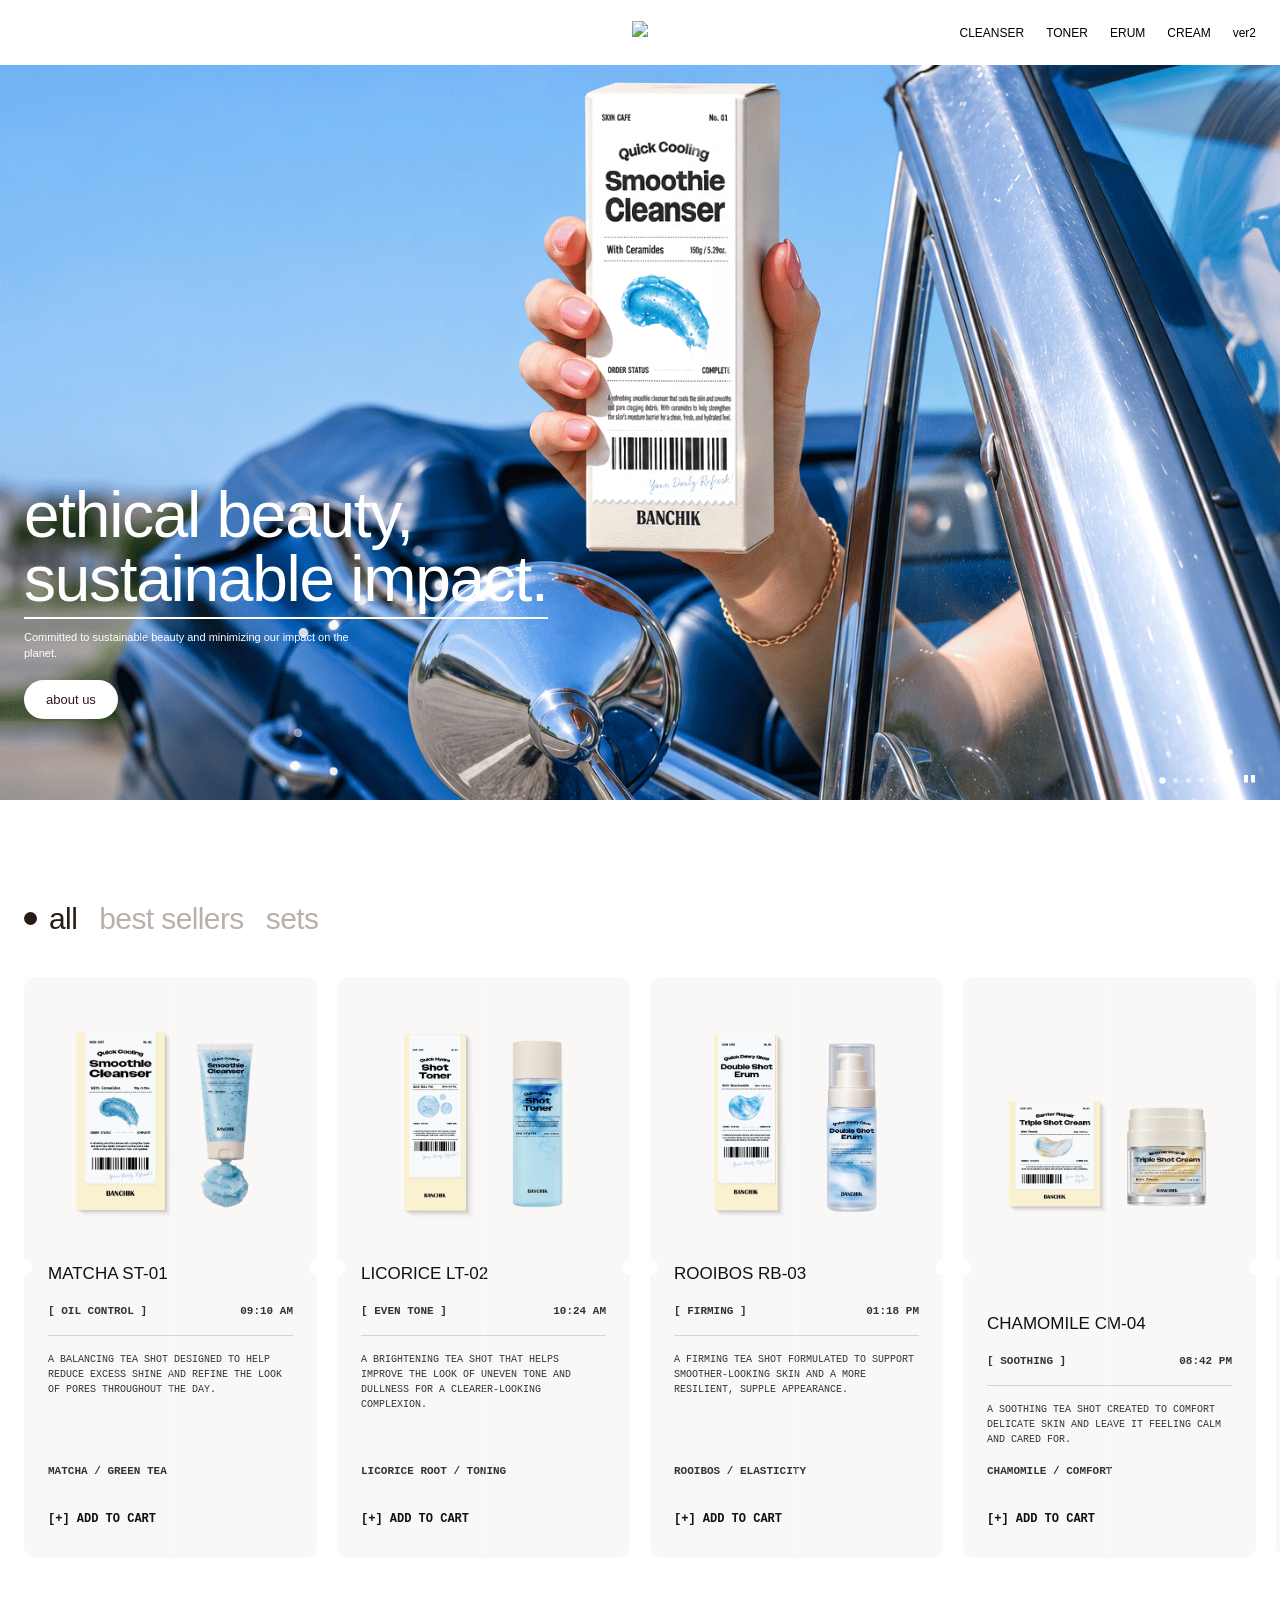
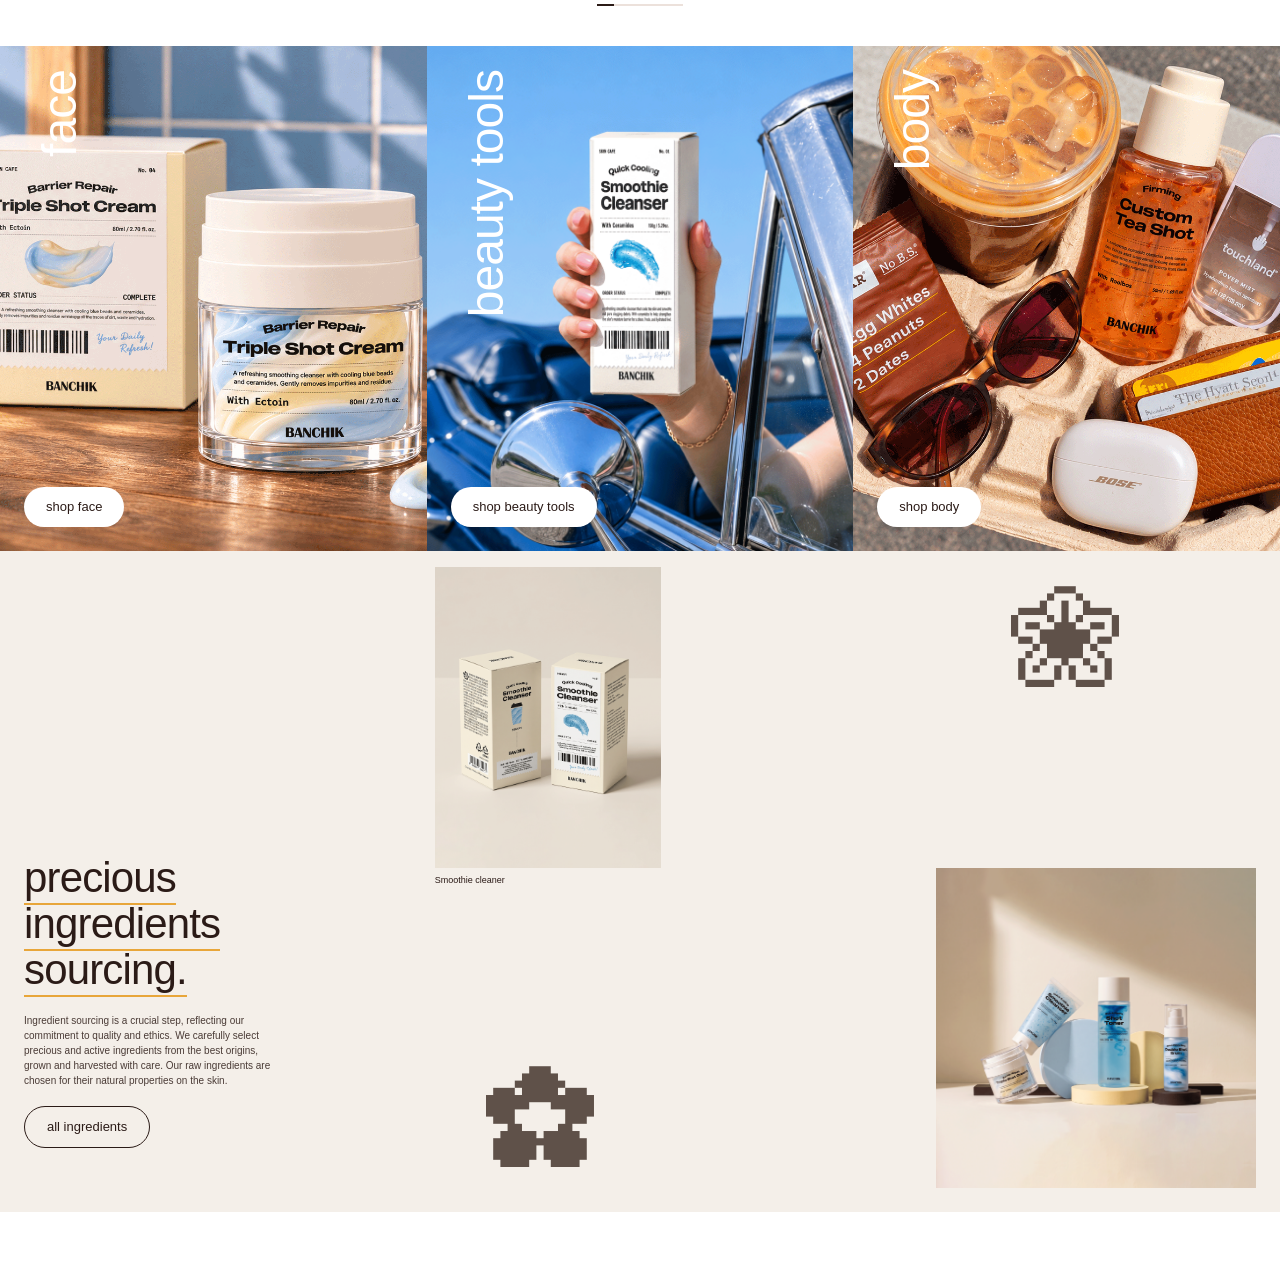
==== commit b8a4a7cd: "Update index.html" ====
--- a/index.html
+++ b/index.html
@@ -9,7 +9,7 @@
 <body>
 
 <header class="header">
-  <a href="./index.html" class="logo">BANCHIK</a>
+  <a href="./index.html" class="logo"><img src="./img/logo.png"></a>
   <nav class="nav" id="nav">
     <a href="./shop.html">CLEANSER</a>
     <a href="./index2.html">TONER</a>
